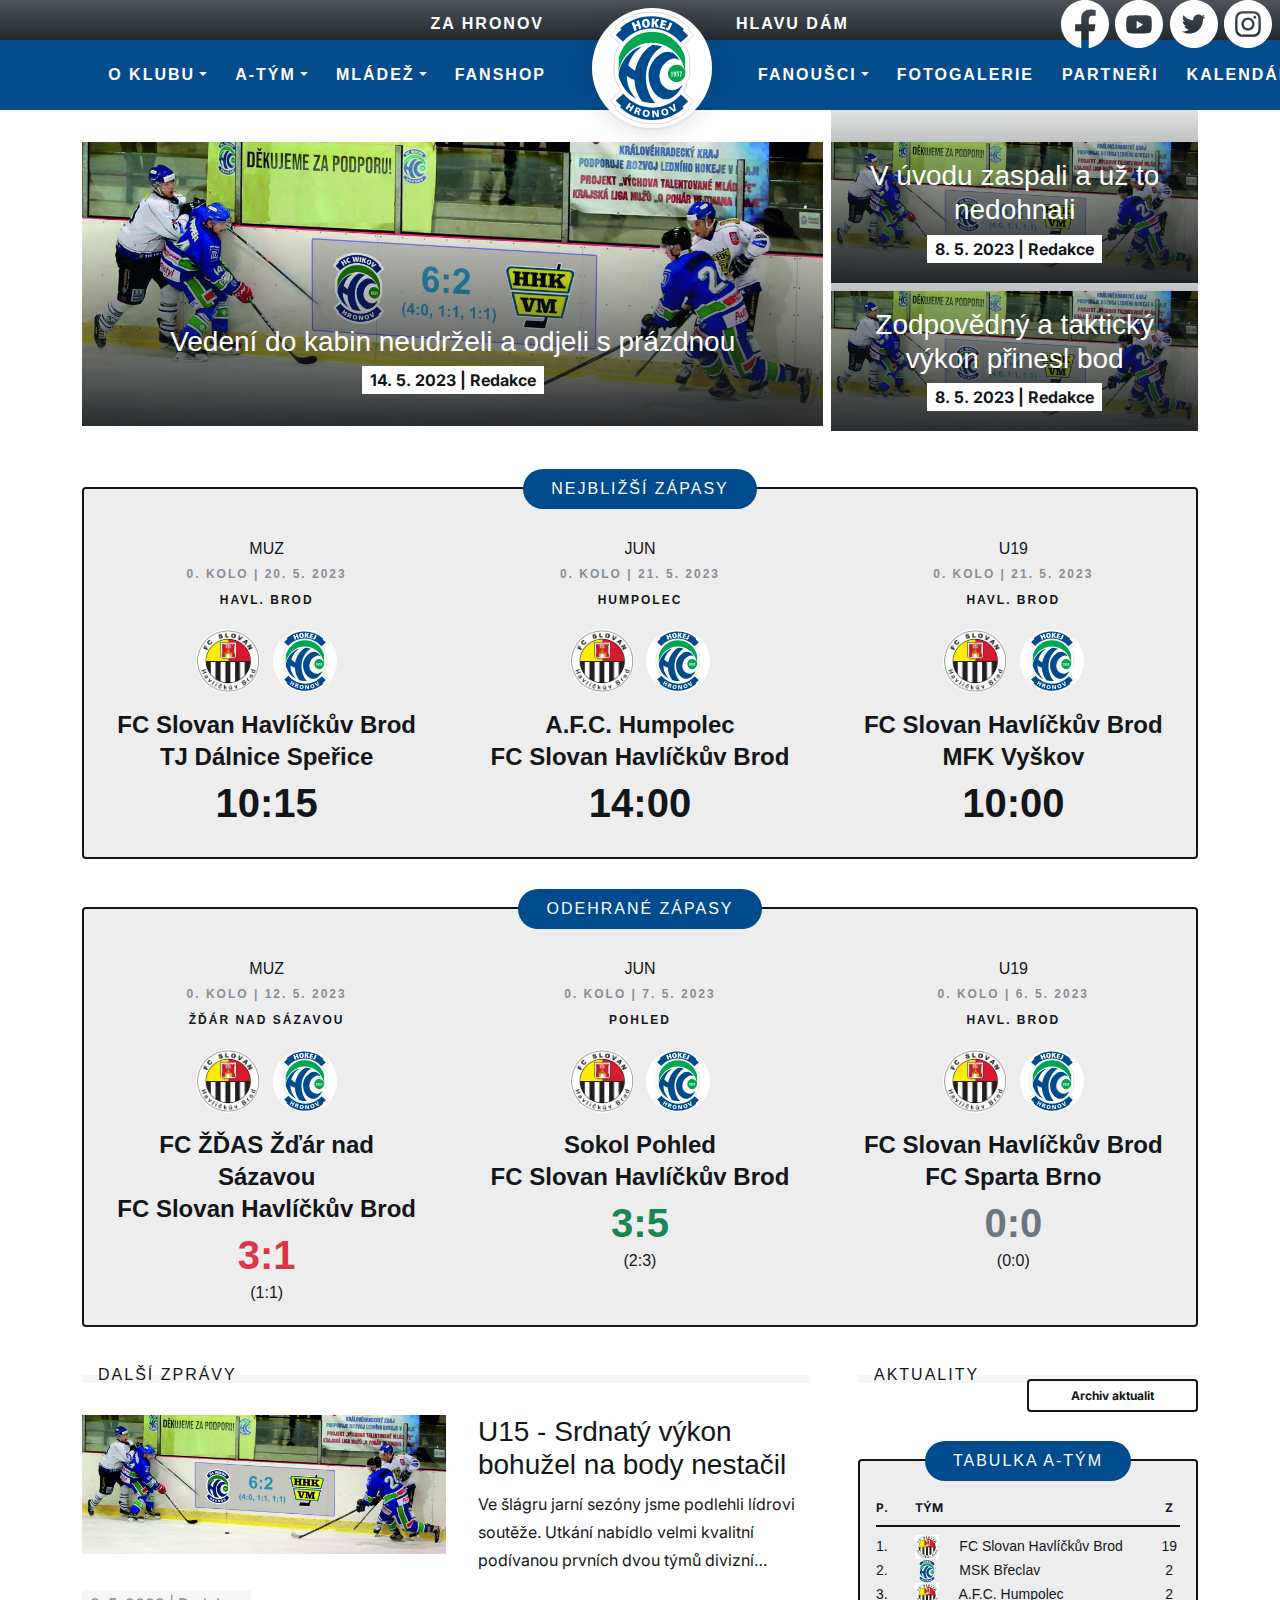
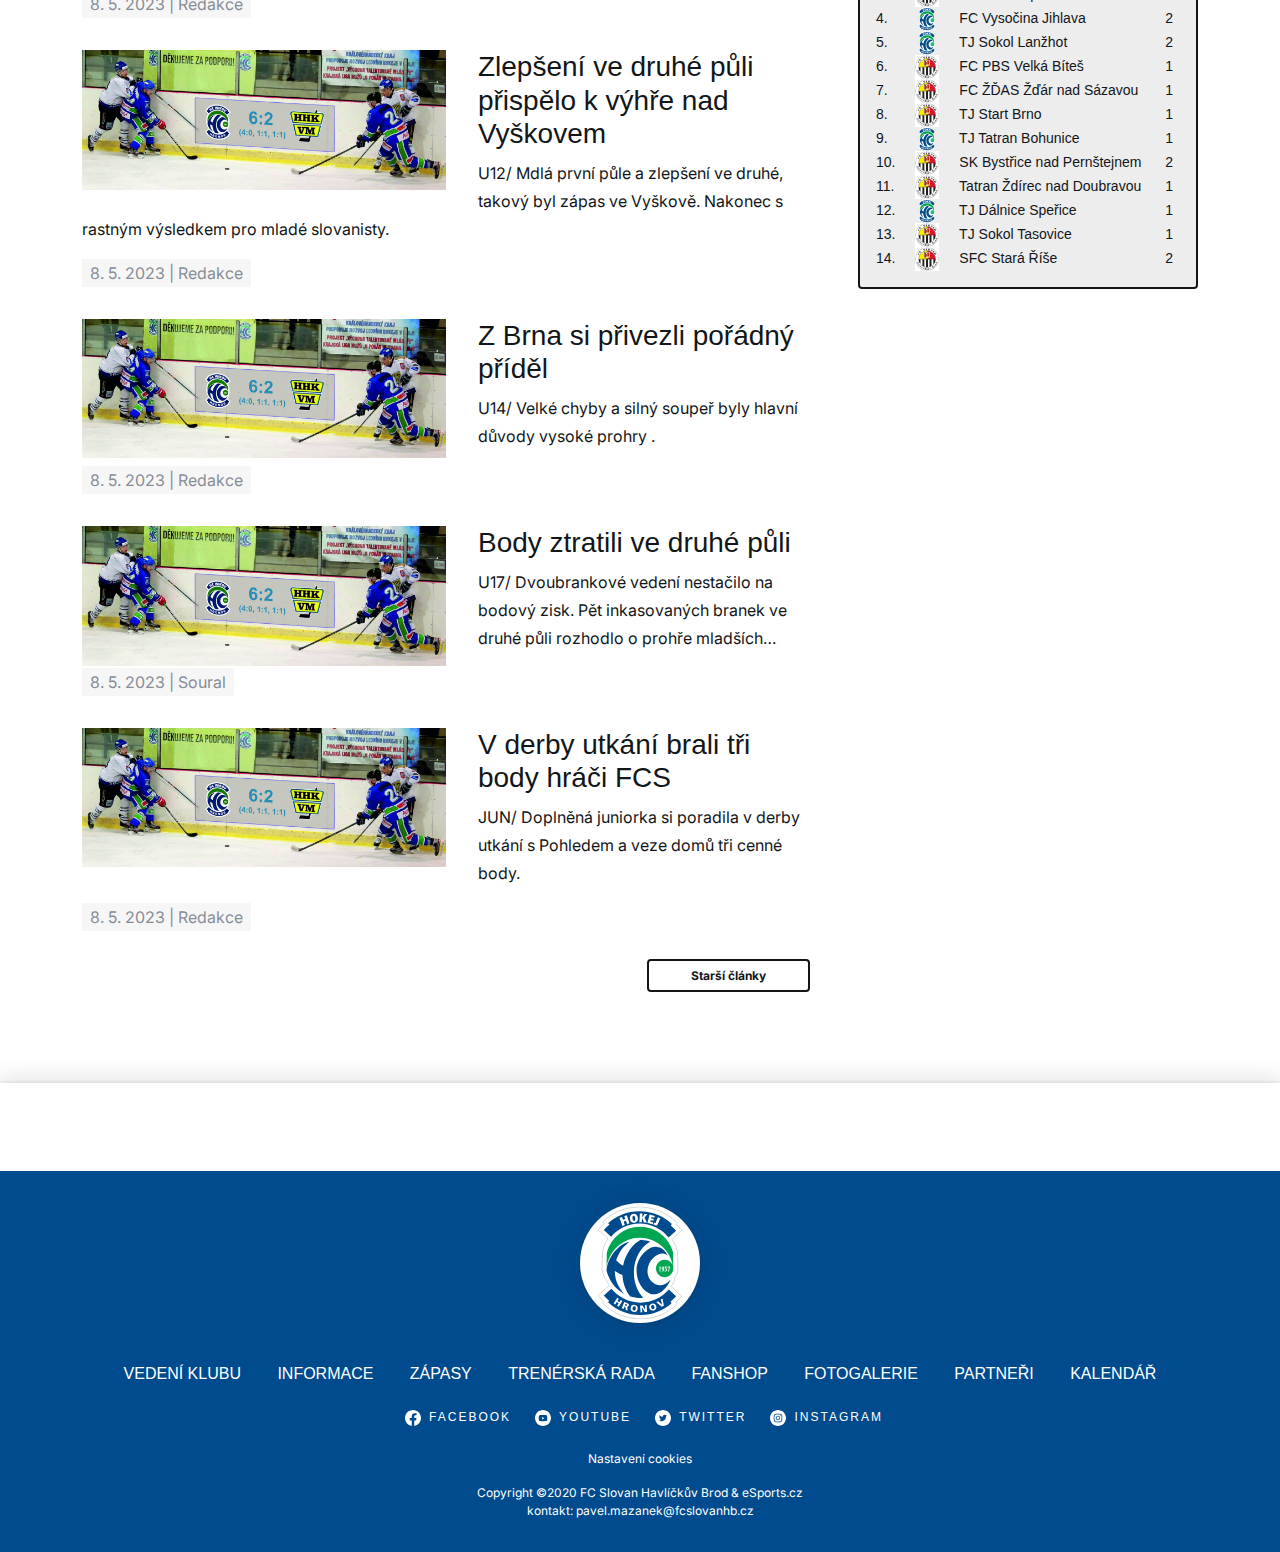
==== app/index.html @ 5df43d25 "add hp" ====
<!DOCTYPE html>
<html lang="en">
    <head>
        <meta charset="UTF-8" />
        <meta http-equiv="X-UA-Compatible" content="IE=edge" />
        <meta name="viewport" content="width=device-width, initial-scale=1.0" />
        <title>HC Hronov</title>
        <link rel="stylesheet" href="https://use.typekit.net/ihr3jpl.css" />
        <link rel="preconnect" href="https://fonts.googleapis.com" />
        <link rel="preconnect" href="https://fonts.gstatic.com" crossorigin />
        <link
            href="https://fonts.googleapis.com/css2?family=Inter:wght@400;700&display=swap"
            rel="stylesheet"
        />
        <link rel="stylesheet" href="css/style.min.css" />

        <link
            rel="apple-touch-icon"
            sizes="180x180"
            href="/apple-touch-icon.png"
        />
        <link
            rel="icon"
            type="image/png"
            sizes="32x32"
            href="/favicon-32x32.png"
        />
        <link
            rel="icon"
            type="image/png"
            sizes="16x16"
            href="/favicon-16x16.png"
        />
        <link rel="manifest" href="/site.webmanifest" />
        <meta name="msapplication-TileColor" content="#da532c" />
        <meta name="theme-color" content="#ffffff" />
    </head>
    <body>
        <header>
            <div class="mobile-top-bar container-fuid d-lg-none">
                <div class="logo">
                    <a href="#"><img src="./images/logo.svg" alt="logo" /></a>
                </div>
                <div class="text-end">
                    <button
                        class="sidebar-button"
                        aria-controls="sidebar-nav"
                        aria-expanded="false"
                    >
                        <span>Zobrazit/skrýt navigaci</span>
                    </button>
                </div>
            </div>
            <div class="sidebar d-lg-none">
                <nav id="sidebar-nav" style="display: none">
                    <ul class="list-unstyled components">
                        <li class="active">
                            <a
                                href=""
                                class="dropdown-toggle collapsed"
                                data-bs-toggle="collapse"
                                data-bs-target="#submenu-1"
                                aria-expanded="false"
                                aria-controls="submenu-1"
                                >O klubu</a
                            >
                            <ul class="collapse" id="submenu-1">
                                <li>
                                    <a href="#">Historie</a>
                                </li>
                                <li>
                                    <a href="#">Vedení klubu</a>
                                </li>
                                <li>
                                    <a href="#">Informace</a>
                                </li>
                                <li>
                                    <a href="#">Stadion Na Losích</a>
                                </li>
                                <li>
                                    <a href="#">Dokumenty ke stažení</a>
                                </li>
                            </ul>
                        </li>
                        <li class="active">
                            <a
                                href="#"
                                class="dropdown-toggle collapsed"
                                data-bs-toggle="collapse"
                                data-bs-target="#submenu-2"
                                aria-expanded="false"
                                aria-controls="submenu-2"
                                >A-tým</a
                            >
                            <ul class="collapse" id="submenu-2">
                                <li>
                                    <a href="#">Zápasy</a>
                                </li>
                                <li>
                                    <a href="#">Hráči</a>
                                </li>
                                <li>
                                    <a href="#">Realizační tým</a>
                                </li>
                                <li>
                                    <a href="#">Tabulka</a>
                                </li>
                                <li>
                                    <a href="#">Statistiky</a>
                                </li>
                            </ul>
                        </li>
                        <li class="active">
                            <a
                                href="#"
                                class="dropdown-toggle collapsed"
                                data-bs-toggle="collapse"
                                data-bs-target="#submenu-3"
                                aria-expanded="false"
                                aria-controls="submenu-3"
                                >Mládež</a
                            >
                            <ul class="collapse" id="submenu-3">
                                <li>
                                    <a href="#">Trenérská rada</a>
                                </li>
                                <li>
                                    <a href="#"
                                        >SpSM - Sportovní středisko mládeže</a
                                    >
                                </li>
                                <li>
                                    <a href="#">Juniorka</a>
                                </li>
                                <li>
                                    <a href="#">U19</a>
                                </li>
                                <li>
                                    <a href="#">U17</a>
                                </li>
                                <li>
                                    <a href="#">U15</a>
                                </li>
                                <li>
                                    <a href="#">U14</a>
                                </li>
                                <li>
                                    <a href="#">U13</a>
                                </li>
                                <li>
                                    <a href="#">U12</a>
                                </li>
                                <li>
                                    <a href="#">U11</a>
                                </li>
                                <li>
                                    <a href="#">U10</a>
                                </li>
                                <li>
                                    <a href="#">U9</a>
                                </li>
                                <li>
                                    <a href="#">U8</a>
                                </li>
                                <li>
                                    <a href="#">školička</a>
                                </li>
                                <li>
                                    <a href="#">nábory</a>
                                </li>
                            </ul>
                        </li>
                        <li class="active">
                            <a href="#">Fanshop</a>
                        </li>
                        <li class="active">
                            <a
                                href="#"
                                class="dropdown-toggle collapsed"
                                data-bs-toggle="collapse"
                                data-bs-target="#submenu-6"
                                aria-expanded="false"
                                aria-controls="submenu-6"
                                >Fanoušci</a
                            >
                            <ul class="collapse" id="submenu-6">
                                <li>
                                    <a href="#">Vítězný klubový pokřik</a>
                                </li>
                                <li>
                                    <a href="#">TV COM live</a>
                                </li>
                                <li>
                                    <a href="#">Vstupenky</a>
                                </li>
                                <li>
                                    <a href="#">Suvenýry FCS</a>
                                </li>
                            </ul>
                        </li>
                        <li class="active">
                            <a href="#" target="_blank">Fotogalerie</a>
                        </li>
                        <li class="active">
                            <a href="#">Partneři</a>
                        </li>
                        <li class="active">
                            <a href="#">Kalendář</a>
                        </li>
                        <li>
                            <a href="#" target="_blank"
                                ><img
                                    src="./images/facebook.svg"
                                    width="34"
                                    alt="Facebook"
                            /></a>
                            <a href="#" target="_blank"
                                ><img
                                    src="./images/youtube.svg"
                                    width="34"
                                    alt="Youtube"
                            /></a>
                            <a href="#" target="_blank"
                                ><img
                                    src="./images/twitter.svg"
                                    width="34"
                                    alt="Twitter"
                            /></a>
                            <a href="#" target="_blank"
                                ><img
                                    src="./images/instagram.svg"
                                    width="34"
                                    alt="Instagram"
                            /></a>
                        </li>
                    </ul>
                </nav>
            </div>
            <div class="space d-none d-lg-flex row g-0 align-items-center">
                <div class="col-6 d-flex align-items-center pe-5">
                    <div class="pe-5 ms-auto">Za Hronov</div>
                </div>
                <div class="col-6 d-flex align-items-center pe-2 ps-5">
                    <div class="ps-5">hlavu dám</div>
                    <div class="ms-auto">
                        <a href="#" target="_blank"
                            ><img src="./images/facebook.svg" alt="Facebook"
                        /></a>
                        <a href="#" target="_blank"
                            ><img src="./images/youtube.svg" alt="Youtube"
                        /></a>
                        <a href="https://twitter.com/FcBrod" target="_blank"
                            ><img src="./images/twitter.svg" alt="Twitter"
                        /></a>
                        <a href="#" target="_blank"
                            ><img src="./images/instagram.svg" alt="Instagram"
                        /></a>
                    </div>
                </div>
            </div>
            <div class="menu">
                <nav class="navbar navbar-expand-lg">
                    <div class="collapse navbar-collapse" id="navbar-dropdown">
                        <ul class="navbar-nav ml-auto flex-row-reverse">
                            <li class="nav-item">
                                <a
                                    class="nav-link"
                                    href="#"
                                    id="menu-link-1"
                                    role="button"
                                    aria-expanded="false"
                                    >Fanshop</a
                                >
                            </li>
                            <li class="nav-item dropdown">
                                <a
                                    class="nav-link dropdown-toggle"
                                    href="#"
                                    id="menu-link-1"
                                    role="button"
                                    data-bs-toggle="dropdown"
                                    aria-expanded="false"
                                    >Mládež</a
                                >
                                <div
                                    class="dropdown-menu"
                                    aria-labelledby="menu-link-1"
                                >
                                    <div class="dropdown-container">
                                        <a class="dropdown-item" href="#">
                                            Trenérská rada
                                        </a>
                                        <a class="dropdown-item" href="/text/6">
                                            SpSM - Sportovní středisko mládeže
                                        </a>
                                        <a
                                            class="dropdown-item"
                                            href="/mladez?category=JUN"
                                        >
                                            Juniorka
                                        </a>
                                        <a class="dropdown-item" href="#">
                                            U19
                                        </a>
                                        <a class="dropdown-item" href="#">
                                            U17
                                        </a>
                                        <a class="dropdown-item" href="#">
                                            U15
                                        </a>
                                        <a class="dropdown-item" href="#">
                                            U14
                                        </a>
                                        <a class="dropdown-item" href="#">
                                            U13
                                        </a>
                                        <a class="dropdown-item" href="#">
                                            U12
                                        </a>
                                        <a class="dropdown-item" href="#">
                                            U11
                                        </a>
                                        <a class="dropdown-item" href="#">
                                            U10
                                        </a>
                                        <a class="dropdown-item" href="#">
                                            U9
                                        </a>
                                        <a class="dropdown-item" href="#">
                                            U8
                                        </a>
                                        <a class="dropdown-item" href="#">
                                            školička
                                        </a>
                                        <a class="dropdown-item" href="#">
                                            nábory
                                        </a>
                                    </div>
                                </div>
                            </li>
                            <li class="nav-item dropdown">
                                <a
                                    class="nav-link dropdown-toggle"
                                    href=""
                                    id="menu-link-1"
                                    role="button"
                                    data-bs-toggle="dropdown"
                                    aria-expanded="false"
                                    >A-tým</a
                                >
                                <div
                                    class="dropdown-menu"
                                    aria-labelledby="menu-link-1"
                                >
                                    <div class="dropdown-container">
                                        <a
                                            class="dropdown-item"
                                            href="/matches.php"
                                        >
                                            Zápasy
                                        </a>
                                        <a class="dropdown-item" href="#">
                                            Hráči
                                        </a>
                                        <a
                                            class="dropdown-item"
                                            href="/staff/MUZ"
                                        >
                                            Realizační tým
                                        </a>
                                        <a
                                            class="dropdown-item"
                                            href="/standings.php"
                                        >
                                            Tabulka
                                        </a>
                                        <a
                                            class="dropdown-item"
                                            href="/statistics"
                                        >
                                            Statistiky
                                        </a>
                                    </div>
                                </div>
                            </li>
                            <li class="nav-item dropdown">
                                <a
                                    class="nav-link dropdown-toggle"
                                    href=""
                                    id="menu-link-1"
                                    role="button"
                                    data-bs-toggle="dropdown"
                                    aria-expanded="false"
                                    >O klubu</a
                                >
                                <div
                                    class="dropdown-menu"
                                    aria-labelledby="menu-link-1"
                                >
                                    <div class="dropdown-container">
                                        <a class="dropdown-item" href="/text/2">
                                            Historie
                                        </a>
                                        <a class="dropdown-item" href="/text/1">
                                            Vedení klubu
                                        </a>
                                        <a class="dropdown-item" href="/text/5">
                                            Informace
                                        </a>
                                        <a class="dropdown-item" href="/text/9">
                                            Stadion Na Losích
                                        </a>
                                        <a class="dropdown-item" href="#">
                                            Dokumenty ke stažení
                                        </a>
                                    </div>
                                </div>
                            </li>
                        </ul>
                        <div class="logo">
                            <a href="/"
                                ><img src="./images/logo.svg" alt="logo"
                            /></a>
                        </div>
                        <ul class="navbar-nav mr-auto">
                            <li class="nav-item dropdown">
                                <a
                                    class="nav-link dropdown-toggle"
                                    href=""
                                    id="menu-link-1"
                                    role="button"
                                    data-bs-toggle="dropdown"
                                    aria-expanded="false"
                                    >Fanoušci</a
                                >
                                <div
                                    class="dropdown-menu"
                                    aria-labelledby="menu-link-1"
                                >
                                    <div class="dropdown-container">
                                        <a
                                            class="dropdown-item"
                                            href="/text/16"
                                        >
                                            Vítězný klubový pokřik
                                        </a>
                                        <a
                                            class="dropdown-item"
                                            href="/text/14"
                                        >
                                            TV COM live
                                        </a>
                                        <a
                                            class="dropdown-item"
                                            href="/text/13"
                                        >
                                            Vstupenky
                                        </a>
                                        <a
                                            class="dropdown-item"
                                            href="/text/18"
                                        >
                                            Suvenýry FCS
                                        </a>
                                    </div>
                                </div>
                            </li>
                            <li class="nav-item">
                                <a
                                    class="nav-link"
                                    href="https://fcshavlbrod.rajce.idnes.cz/"
                                    target="_blank"
                                    id="menu-link-1"
                                    role="button"
                                    aria-expanded="false"
                                    >Fotogalerie</a
                                >
                            </li>
                            <li class="nav-item">
                                <a
                                    class="nav-link"
                                    href="/partners"
                                    id="menu-link-1"
                                    role="button"
                                    aria-expanded="false"
                                    >Partneři</a
                                >
                            </li>
                            <li class="nav-item">
                                <a
                                    class="nav-link"
                                    href="/calendar"
                                    id="menu-link-1"
                                    role="button"
                                    aria-expanded="false"
                                    >Kalendář</a
                                >
                            </li>
                        </ul>
                    </div>
                </nav>
            </div>
        </header>
        <main class="container">
            <section class="topstory my-lg-4 my-1 mx-n3 mx-sm-0">
                <div class="py-lg-2">
                    <div class="row g-1 g-lg-2">
                        <div class="col-lg-8">
                            <a href="#" class="topstory-item main-item">
                                <img
                                    src="./images/clanek.jpg"
                                    class="lazyload"
                                    alt=""
                                />
                                <div class="topstory-item-detail">
                                    <h3
                                        class="topstory-item-title m-0 pr-2 text-white font-weight-bold"
                                    >
                                        Vedení do kabin neudrželi a odjeli s
                                        prázdnou
                                    </h3>
                                    <div class="topstory-item-meta">
                                        <span class="date">14. 5. 2023</span> |
                                        <span class="author">Redakce</span>
                                    </div>
                                </div>
                            </a>
                        </div>
                        <div class="col-lg-4">
                            <div class="row g-1 g-lg-2">
                                <div class="col-12 h-50">
                                    <a href="#" class="topstory-item">
                                        <img
                                            src="./images/clanek.jpg"
                                            class="lazyload"
                                            alt=""
                                        />
                                        <div class="topstory-item-detail">
                                            <h3 class="m-0 text-white">
                                                V úvodu zaspali a už to
                                                nedohnali
                                            </h3>
                                            <div class="topstory-item-meta">
                                                <span class="date"
                                                    >8. 5. 2023</span
                                                >
                                                |
                                                <span class="author"
                                                    >Redakce</span
                                                >
                                            </div>
                                        </div>
                                    </a>
                                </div>
                                <div class="col-12 h-50">
                                    <a href="#" class="topstory-item">
                                        <img
                                            src="./images/clanek.jpg"
                                            class="lazyload"
                                            alt=""
                                        />
                                        <div class="topstory-item-detail">
                                            <h3 class="m-0 text-white">
                                                Zodpovědný a taktický výkon
                                                přinesl bod
                                            </h3>
                                            <div class="topstory-item-meta">
                                                <span class="date"
                                                    >8. 5. 2023</span
                                                >
                                                |
                                                <span class="author"
                                                    >Redakce</span
                                                >
                                            </div>
                                        </div>
                                    </a>
                                </div>
                            </div>
                        </div>
                    </div>
                </div>
            </section>

            <section class="matches-panel">
                <div class="panel">
                    <h2>Nejbližší zápasy</h2>
                    <div class="row g-6">
                        <div class="col-lg">
                            <a href="#" class="d-block text-decoration-none">
                                <div class="match">
                                    MUZ
                                    <div class="match-info">
                                        0. kolo | 20. 5. 2023
                                    </div>
                                    <div class="match-league">Havl. Brod</div>
                                    <div class="match-logos">
                                        <span
                                            ><img
                                                src="./images/logo-2.png"
                                                class="lazyload w-100 h-100"
                                                alt=""
                                        /></span>
                                        <span
                                            ><img
                                                src="./images/logo.svg"
                                                class="lazyload w-100 h-100"
                                                alt=""
                                        /></span>
                                    </div>
                                    <div class="match-team">
                                        FC Slovan Havlíčkův Brod
                                    </div>
                                    <div class="match-team">
                                        TJ Dálnice Speřice
                                    </div>
                                    <div class="match-score">10:15</div>
                                </div>
                            </a>
                        </div>
                        <div class="col-lg">
                            <a href="#" class="d-block text-decoration-none">
                                <div class="match">
                                    JUN
                                    <div class="match-info">
                                        0. kolo | 21. 5. 2023
                                    </div>
                                    <div class="match-league">Humpolec</div>
                                    <div class="match-logos">
                                        <span
                                            ><img
                                                src="./images/logo-2.png"
                                                class="lazyload w-100 h-100"
                                                alt=""
                                        /></span>
                                        <span
                                            ><img
                                                src="./images/logo.svg"
                                                class="lazyload w-100 h-100"
                                                alt=""
                                        /></span>
                                    </div>
                                    <div class="match-team">
                                        A.F.C. Humpolec
                                    </div>
                                    <div class="match-team">
                                        FC Slovan Havlíčkův Brod
                                    </div>
                                    <div class="match-score">14:00</div>
                                </div>
                            </a>
                        </div>
                        <div class="col-lg">
                            <a href="#" class="d-block text-decoration-none">
                                <div class="match">
                                    U19
                                    <div class="match-info">
                                        0. kolo | 21. 5. 2023
                                    </div>
                                    <div class="match-league">Havl. Brod</div>
                                    <div class="match-logos">
                                        <span
                                            ><img
                                                src="./images/logo-2.png"
                                                class="lazyload w-100 h-100"
                                                alt=""
                                        /></span>
                                        <span
                                            ><img
                                                src="./images/logo.svg"
                                                class="lazyload w-100 h-100"
                                                alt=""
                                        /></span>
                                    </div>
                                    <div class="match-team">
                                        FC Slovan Havlíčkův Brod
                                    </div>
                                    <div class="match-team">MFK Vyškov</div>
                                    <div class="match-score">10:00</div>
                                </div>
                            </a>
                        </div>
                    </div>
                </div>
            </section>

            <section class="matches-panel">
                <div class="panel">
                    <h2>Odehrané zápasy</h2>
                    <div class="row g-6">
                        <div class="col-lg">
                            <a href="#" class="d-block text-decoration-none">
                                <div class="match">
                                    MUZ
                                    <div class="match-info">
                                        0. kolo | 12. 5. 2023
                                    </div>
                                    <div class="match-league">
                                        Žďár nad Sázavou
                                    </div>
                                    <div class="match-logos">
                                        <span
                                            ><img
                                                src="./images/logo-2.png"
                                                class="lazyload w-100 h-100"
                                                alt=""
                                        /></span>
                                        <span
                                            ><img
                                                src="./images/logo.svg"
                                                class="lazyload w-100 h-100"
                                                alt=""
                                        /></span>
                                    </div>
                                    <div class="match-team">
                                        FC ŽĎAS Žďár nad Sázavou
                                    </div>
                                    <div class="match-team">
                                        FC Slovan Havlíčkův Brod
                                    </div>
                                    <div class="match-score text-danger">
                                        3:1
                                    </div>
                                    <div style="line-height: 1">(1:1)</div>
                                </div>
                            </a>
                        </div>
                        <div class="col-lg">
                            <a href="#" class="d-block text-decoration-none">
                                <div class="match">
                                    JUN
                                    <div class="match-info">
                                        0. kolo | 7. 5. 2023
                                    </div>
                                    <div class="match-league">Pohled</div>
                                    <div class="match-logos">
                                        <span
                                            ><img
                                                src="./images/logo-2.png"
                                                class="lazyload w-100 h-100"
                                                alt=""
                                        /></span>
                                        <span
                                            ><img
                                                src="./images/logo.svg"
                                                class="lazyload w-100 h-100"
                                                alt=""
                                        /></span>
                                    </div>
                                    <div class="match-team">Sokol Pohled</div>
                                    <div class="match-team">
                                        FC Slovan Havlíčkův Brod
                                    </div>
                                    <div class="match-score text-success">
                                        3:5
                                    </div>
                                    <div style="line-height: 1">(2:3)</div>
                                </div>
                            </a>
                        </div>
                        <div class="col-lg">
                            <a href="#" class="d-block text-decoration-none">
                                <div class="match">
                                    U19
                                    <div class="match-info">
                                        0. kolo | 6. 5. 2023
                                    </div>
                                    <div class="match-league">Havl. Brod</div>
                                    <div class="match-logos">
                                        <span
                                            ><img
                                                src="./images/logo-2.png"
                                                class="lazyload w-100 h-100"
                                                alt=""
                                        /></span>
                                        <span
                                            ><img
                                                src="./images/logo.svg"
                                                class="lazyload w-100 h-100"
                                                alt=""
                                        /></span>
                                    </div>
                                    <div class="match-team">
                                        FC Slovan Havlíčkův Brod
                                    </div>
                                    <div class="match-team">FC Sparta Brno</div>
                                    <div class="match-score text-secondary">
                                        0:0
                                    </div>
                                    <div style="line-height: 1">(0:0)</div>
                                </div>
                            </a>
                        </div>
                    </div>
                </div>
            </section>

            <div class="row gx-5">
                <div class="col-lg-8">
                    <section class="section">
                        <h2>Další zprávy</h2>

                        <article class="article">
                            <a href="#">
                                <img
                                    src="./images/clanek.jpg"
                                    class="lazyload"
                                    alt=""
                                />
                            </a>
                            <h3>
                                <a href="#" class="text-decoration-none"
                                    >U15 - Srdnatý výkon bohužel na body
                                    nestačil
                                </a>
                            </h3>
                            <p>
                                Ve šlágru jarní sezóny jsme podlehli lídrovi
                                soutěže. Utkání nabídlo velmi kvalitní podívanou
                                prvních dvou týmů divizní…
                            </p>
                            <div class="article-info">8. 5. 2023 | Redakce</div>
                        </article>
                        <article class="article">
                            <a href="#">
                                <img
                                    src="./images/clanek.jpg"
                                    class="lazyload"
                                    alt=""
                                />
                            </a>
                            <h3>
                                <a href="#" class="text-decoration-none"
                                    >Zlepšení ve druhé půli přispělo k výhře nad
                                    Vyškovem</a
                                >
                            </h3>
                            <p>
                                U12/ Mdlá první půle a zlepšení ve druhé, takový
                                byl zápas ve Vyškově. Nakonec s rastným
                                výsledkem pro mladé slovanisty.
                            </p>
                            <div class="article-info">8. 5. 2023 | Redakce</div>
                        </article>
                        <article class="article">
                            <a href="#">
                                <img
                                    src="./images/clanek.jpg"
                                    class="lazyload"
                                    alt=""
                                />
                            </a>
                            <h3>
                                <a href="#" class="text-decoration-none"
                                    >Z Brna si přivezli pořádný příděl</a
                                >
                            </h3>
                            <p>
                                U14/ Velké chyby a silný soupeř byly hlavní
                                důvody vysoké prohry .
                            </p>
                            <div class="article-info">8. 5. 2023 | Redakce</div>
                        </article>
                        <article class="article">
                            <a href="#">
                                <img
                                    src="./images/clanek.jpg"
                                    class="lazyload"
                                    alt=""
                                />
                            </a>
                            <h3>
                                <a href="#" class="text-decoration-none"
                                    >Body ztratili ve druhé půli</a
                                >
                            </h3>
                            <p>
                                U17/ Dvoubrankové vedení nestačilo na bodový
                                zisk. Pět inkasovaných branek ve druhé půli
                                rozhodlo o prohře mladších…
                            </p>
                            <div class="article-info">8. 5. 2023 | Soural</div>
                        </article>
                        <article class="article">
                            <a href="#">
                                <img
                                    src="./images/clanek.jpg"
                                    class="lazyload"
                                    alt=""
                                />
                            </a>
                            <h3>
                                <a href="#" class="text-decoration-none"
                                    >V derby utkání brali tři body hráči FCS</a
                                >
                            </h3>
                            <p>
                                JUN/ Doplněná juniorka si poradila v derby
                                utkání s Pohledem a veze domů tři cenné body.
                            </p>
                            <div class="article-info">8. 5. 2023 | Redakce</div>
                        </article>

                        <div class="text-end">
                            <a href="#" class="button"> Starší články </a>
                        </div>
                    </section>
                </div>
                <div class="col-lg-4">
                    <section class="section news">
                        <h2>Aktuality</h2>

                        <div class="text-end">
                            <a href="#" class="button">Archiv aktualit</a>
                        </div>
                    </section>
                    <div class=""></div>

                    <section class="standings-panel panel p-3">
                        <h2>Tabulka A-tým</h2>
                        <table class="w-100 ms-0">
                            <thead>
                                <tr>
                                    <th title="pořadí v tabulce">P.</th>
                                    <th>TÝM</th>
                                    <th
                                        class="text-center"
                                        title="počet oderaných zápasů"
                                    >
                                        Z
                                    </th>
                                    <th class="text-center" title="počet bodů">
                                        B
                                    </th>
                                </tr>
                            </thead>
                            <tbody>
                                <tr>
                                    <td class="font-weight-bold">1.</td>
                                    <td class="text-nowrap">
                                        <img
                                            src="./images/logo-2.png"
                                            width="24"
                                            height="24"
                                            class="lazyload me-3"
                                        />
                                        FC Slovan Havlíčkův Brod
                                    </td>
                                    <td class="text-center">19</td>
                                    <td class="text-center font-weight-bold">
                                        16
                                    </td>
                                </tr>
                                <tr>
                                    <td class="font-weight-bold">2.</td>
                                    <td class="text-nowrap">
                                        <img
                                            src="./images/logo.svg"
                                            width="24"
                                            height="24"
                                            class="lazyload me-3"
                                        />
                                        MSK Břeclav
                                    </td>
                                    <td class="text-center">2</td>
                                    <td class="text-center font-weight-bold">
                                        6
                                    </td>
                                </tr>
                                <tr>
                                    <td class="font-weight-bold">3.</td>
                                    <td class="text-nowrap">
                                        <img
                                            src="./images/logo-2.png"
                                            width="24"
                                            height="24"
                                            class="lazyload me-3"
                                        />
                                        A.F.C. Humpolec
                                    </td>
                                    <td class="text-center">2</td>
                                    <td class="text-center font-weight-bold">
                                        4
                                    </td>
                                </tr>
                                <tr>
                                    <td class="font-weight-bold">4.</td>
                                    <td class="text-nowrap">
                                        <img
                                            src="./images/logo.svg"
                                            width="24"
                                            height="24"
                                            class="lazyload me-3"
                                        />
                                        FC Vysočina Jihlava
                                    </td>
                                    <td class="text-center">2</td>
                                    <td class="text-center font-weight-bold">
                                        4
                                    </td>
                                </tr>
                                <tr>
                                    <td class="font-weight-bold">5.</td>
                                    <td class="text-nowrap">
                                        <img
                                            src="./images/logo.svg"
                                            width="24"
                                            height="24"
                                            class="lazyload me-3"
                                        />
                                        TJ Sokol Lanžhot
                                    </td>
                                    <td class="text-center">2</td>
                                    <td class="text-center font-weight-bold">
                                        4
                                    </td>
                                </tr>
                                <tr>
                                    <td class="font-weight-bold">6.</td>
                                    <td class="text-nowrap">
                                        <img
                                            src="./images/logo-2.png"
                                            width="24"
                                            height="24"
                                            class="lazyload me-3"
                                        />
                                        FC PBS Velká Bíteš
                                    </td>
                                    <td class="text-center">1</td>
                                    <td class="text-center font-weight-bold">
                                        3
                                    </td>
                                </tr>
                                <tr>
                                    <td class="font-weight-bold">7.</td>
                                    <td class="text-nowrap">
                                        <img
                                            src="./images/logo-2.png"
                                            width="24"
                                            height="24"
                                            class="lazyload me-3"
                                        />
                                        FC ŽĎAS Žďár nad Sázavou
                                    </td>
                                    <td class="text-center">1</td>
                                    <td class="text-center font-weight-bold">
                                        3
                                    </td>
                                </tr>
                                <tr>
                                    <td class="font-weight-bold">8.</td>
                                    <td class="text-nowrap">
                                        <img
                                            src="./images/logo-2.png"
                                            width="24"
                                            height="24"
                                            class="lazyload me-3"
                                        />
                                        TJ Start Brno
                                    </td>
                                    <td class="text-center">1</td>
                                    <td class="text-center font-weight-bold">
                                        3
                                    </td>
                                </tr>
                                <tr>
                                    <td class="font-weight-bold">9.</td>
                                    <td class="text-nowrap">
                                        <img
                                            src="./images/logo.svg"
                                            width="24"
                                            height="24"
                                            class="lazyload me-3"
                                        />
                                        TJ Tatran Bohunice
                                    </td>
                                    <td class="text-center">1</td>
                                    <td class="text-center font-weight-bold">
                                        3
                                    </td>
                                </tr>
                                <tr>
                                    <td class="font-weight-bold">10.</td>
                                    <td class="text-nowrap">
                                        <img
                                            src="./images/logo-2.png"
                                            width="24"
                                            height="24"
                                            class="lazyload me-3"
                                        />
                                        SK Bystřice nad Pernštejnem
                                    </td>
                                    <td class="text-center">2</td>
                                    <td class="text-center font-weight-bold">
                                        1
                                    </td>
                                </tr>
                                <tr>
                                    <td class="font-weight-bold">11.</td>
                                    <td class="text-nowrap">
                                        <img
                                            src="./images/logo-2.png"
                                            width="24"
                                            height="24"
                                            class="lazyload me-3"
                                        />
                                        Tatran Ždírec nad Doubravou
                                    </td>
                                    <td class="text-center">1</td>
                                    <td class="text-center font-weight-bold">
                                        1
                                    </td>
                                </tr>
                                <tr>
                                    <td class="font-weight-bold">12.</td>
                                    <td class="text-nowrap">
                                        <img
                                            src="./images/logo.svg"
                                            width="24"
                                            height="24"
                                            class="lazyload me-3"
                                        />
                                        TJ Dálnice Speřice
                                    </td>
                                    <td class="text-center">1</td>
                                    <td class="text-center font-weight-bold">
                                        1
                                    </td>
                                </tr>
                                <tr>
                                    <td class="font-weight-bold">13.</td>
                                    <td class="text-nowrap">
                                        <img
                                            src="./images/logo-2.png"
                                            width="24"
                                            height="24"
                                            class="lazyload me-3"
                                        />
                                        TJ Sokol Tasovice
                                    </td>
                                    <td class="text-center">1</td>
                                    <td class="text-center font-weight-bold">
                                        1
                                    </td>
                                </tr>
                                <tr>
                                    <td class="font-weight-bold">14.</td>
                                    <td class="text-nowrap">
                                        <img
                                            src="./images/logo-2.png"
                                            width="24"
                                            height="24"
                                            class="lazyload me-3"
                                        />
                                        SFC Stará Říše
                                    </td>
                                    <td class="text-center">2</td>
                                    <td class="text-center font-weight-bold">
                                        0
                                    </td>
                                </tr>
                            </tbody>
                        </table>
                    </section>
                </div>
            </div>
        </main>
        <footer>
            <div class="sponsors">
                <div class="links text-center row justify-content-center">
                    <a
                        href="http://www.muhb.cz/"
                        target="_blank"
                        class="col-auto"
                        ><img
                            src="https://fcslovanhb.esports.cz/adds/db_partners/logos/1.JPG?508939837"
                            height="64"
                            alt=""
                    /></a>
                    <a
                        href="https://agenturasport.cz/"
                        target="_blank"
                        class="col-auto"
                        ><img
                            src="https://fcslovanhb.esports.cz/adds/db_partners/logos/2.png?1084596877"
                            height="64"
                            alt=""
                    /></a>
                    <a
                        href="https://facr.fotbal.cz/"
                        target="_blank"
                        class="col-auto"
                        ><img
                            src="https://fcslovanhb.esports.cz/adds/db_partners/logos/4.jpeg?1636939894"
                            height="64"
                            alt=""
                    /></a>
                    <a
                        href="http://www.riotsweb.com/"
                        target="_blank"
                        class="col-auto"
                        ><img
                            src="https://fcslovanhb.esports.cz/adds/db_partners/logos/7.jpg?1490799955"
                            height="64"
                            alt=""
                    /></a>
                    <a
                        href="https://www.amylon.cz/"
                        target="_blank"
                        class="col-auto"
                        ><img
                            src="https://fcslovanhb.esports.cz/adds/db_partners/logos/6.png?668704468"
                            height="64"
                            alt=""
                    /></a>
                    <a
                        href="https://www.hbrebel.cz/"
                        target="_blank"
                        class="col-auto"
                        ><img
                            src="https://fcslovanhb.esports.cz/adds/db_partners/logos/8.png?762961366"
                            height="64"
                            alt=""
                    /></a>
                    <a
                        href="http://www.coophb.cz/"
                        target="_blank"
                        class="col-auto"
                        ><img
                            src="https://fcslovanhb.esports.cz/adds/db_partners/logos/16.png?724277314"
                            height="64"
                            alt=""
                    /></a>
                    <a
                        href="http://www.sport-saller.de"
                        target="_blank"
                        class="col-auto"
                        ><img
                            src="https://fcslovanhb.esports.cz/adds/db_partners/logos/9.png?2025294935"
                            height="64"
                            alt=""
                    /></a>
                    <a
                        href="https://akademiefacr.cz/jihlava/"
                        target="_blank"
                        class="col-auto"
                        ><img
                            src="https://fcslovanhb.esports.cz/adds/db_partners/logos/10.jpg?448708753"
                            height="64"
                            alt=""
                    /></a>
                    <a
                        href="https://www.cuscz.cz/"
                        target="_blank"
                        class="col-auto"
                        ><img
                            src="https://fcslovanhb.esports.cz/adds/db_partners/logos/5.png?1099437038"
                            height="64"
                            alt=""
                    /></a>
                    <a
                        href="https://www.kr-vysocina.cz/intro.asp"
                        target="_blank"
                        class="col-auto"
                        ><img
                            src="https://fcslovanhb.esports.cz/adds/db_partners/logos/3.jpg?747871300"
                            height="64"
                            alt=""
                    /></a>
                    <a
                        href="http://www.jipotr.cz/"
                        target="_blank"
                        class="col-auto"
                        ><img
                            src="https://fcslovanhb.esports.cz/adds/db_partners/logos/17.jpg?940411423"
                            height="64"
                            alt=""
                    /></a>
                    <a
                        href="https://www.fcvysocina.cz/"
                        target="_blank"
                        class="col-auto"
                        ><img
                            src="https://fcslovanhb.esports.cz/adds/db_partners/logos/12.png?1191045679"
                            height="64"
                            alt=""
                    /></a>
                    <a
                        href="https://www.slavia.cz/"
                        target="_blank"
                        class="col-auto"
                        ><img
                            src="https://fcslovanhb.esports.cz/adds/db_partners/logos/11.png?116929416"
                            height="64"
                            alt=""
                    /></a>
                </div>
            </div>
            <div class="footer">
                <div class="logo">
                    <a href="/"><img src="images/logo.svg" alt="logo" /></a>
                </div>
                <nav class="nav-links d-none d-md-block">
                    <a href="/text/1">Vedení klubu</a>
                    <a href="/text/5">Informace</a>
                    <a href="/matches.php">Zápasy</a>
                    <a href="/text/4">Trenérská rada</a>
                    <a href="https://klubovy-shop.webnode.cz/">Fanshop</a>
                    <a
                        href="https://fcshavlbrod.rajce.idnes.cz/"
                        target="_blank"
                        >Fotogalerie</a
                    >
                    <a href="/partners">Partneři</a>
                    <a href="/calendar">Kalendář</a>
                </nav>
                <div class="social">
                    <div class="links">
                        <a
                            href="https://www.facebook.com/www.fcslovanhb.cz"
                            target="_blank"
                            ><img src="images/facebook.svg" alt="" />Facebook</a
                        >
                        <a
                            href="https://www.youtube.com/channel/UCZttCAfAAV8gAbv7umuRmnA"
                            target="_blank"
                            ><img src="images/youtube.svg" alt="" />Youtube</a
                        >
                        <a href="https://twitter.com/FcBrod" target="_blank"
                            ><img src="images/twitter.svg" alt="" />Twitter</a
                        >
                        <a
                            href="https://www.instagram.com/fcshavlbrod.official/"
                            target="_blank"
                            ><img
                                src="images/instagram.svg"
                                alt=""
                            />Instagram</a
                        >
                    </div>
                </div>
                <div class="copyright">
                    <p>
                        <a
                            href="javascript:void(0);"
                            data-cc="c-settings"
                            aria-haspopup="dialog"
                            >Nastavení cookies</a
                        >
                    </p>
                    Copyright ©2020 FC Slovan Havlíčkův Brod &
                    <a href="https://esportsmedia.cz/" target="_blank"
                        >eSports.cz</a
                    >
                    <br />
                    kontakt:
                    <a href="mailto:pavel.mazanek@fcslovanhb.cz"
                        >pavel.mazanek@fcslovanhb.cz</a
                    >
                </div>
            </div>
        </footer>

        <div class="overlay d-lg-none"></div>

        <script src="https://ajax.googleapis.com/ajax/libs/jquery/3.4.1/jquery.min.js"></script>
        <script src="js/main.js"></script>
        <script type="text/javascript">
            $(document).ready(function () {
                var nav = $(".sidebar nav");
                var overlay = $(".overlay");
                var button = $(".sidebar-button");
                button.on("click", function () {
                    nav.toggle();
                    nav.toggleClass("onscreen");
                    overlay.toggleClass("active");
                    button.attr(
                        "aria-expanded",
                        button.attr("aria-expanded") === "true"
                            ? "false"
                            : "true"
                    );
                });
                $("table").wrap('<div class="table-responsive"></div>');
                $(".js-select").on("change", function () {
                    location.href = $(this).val();
                });
            });
        </script>
    </body>
</html>
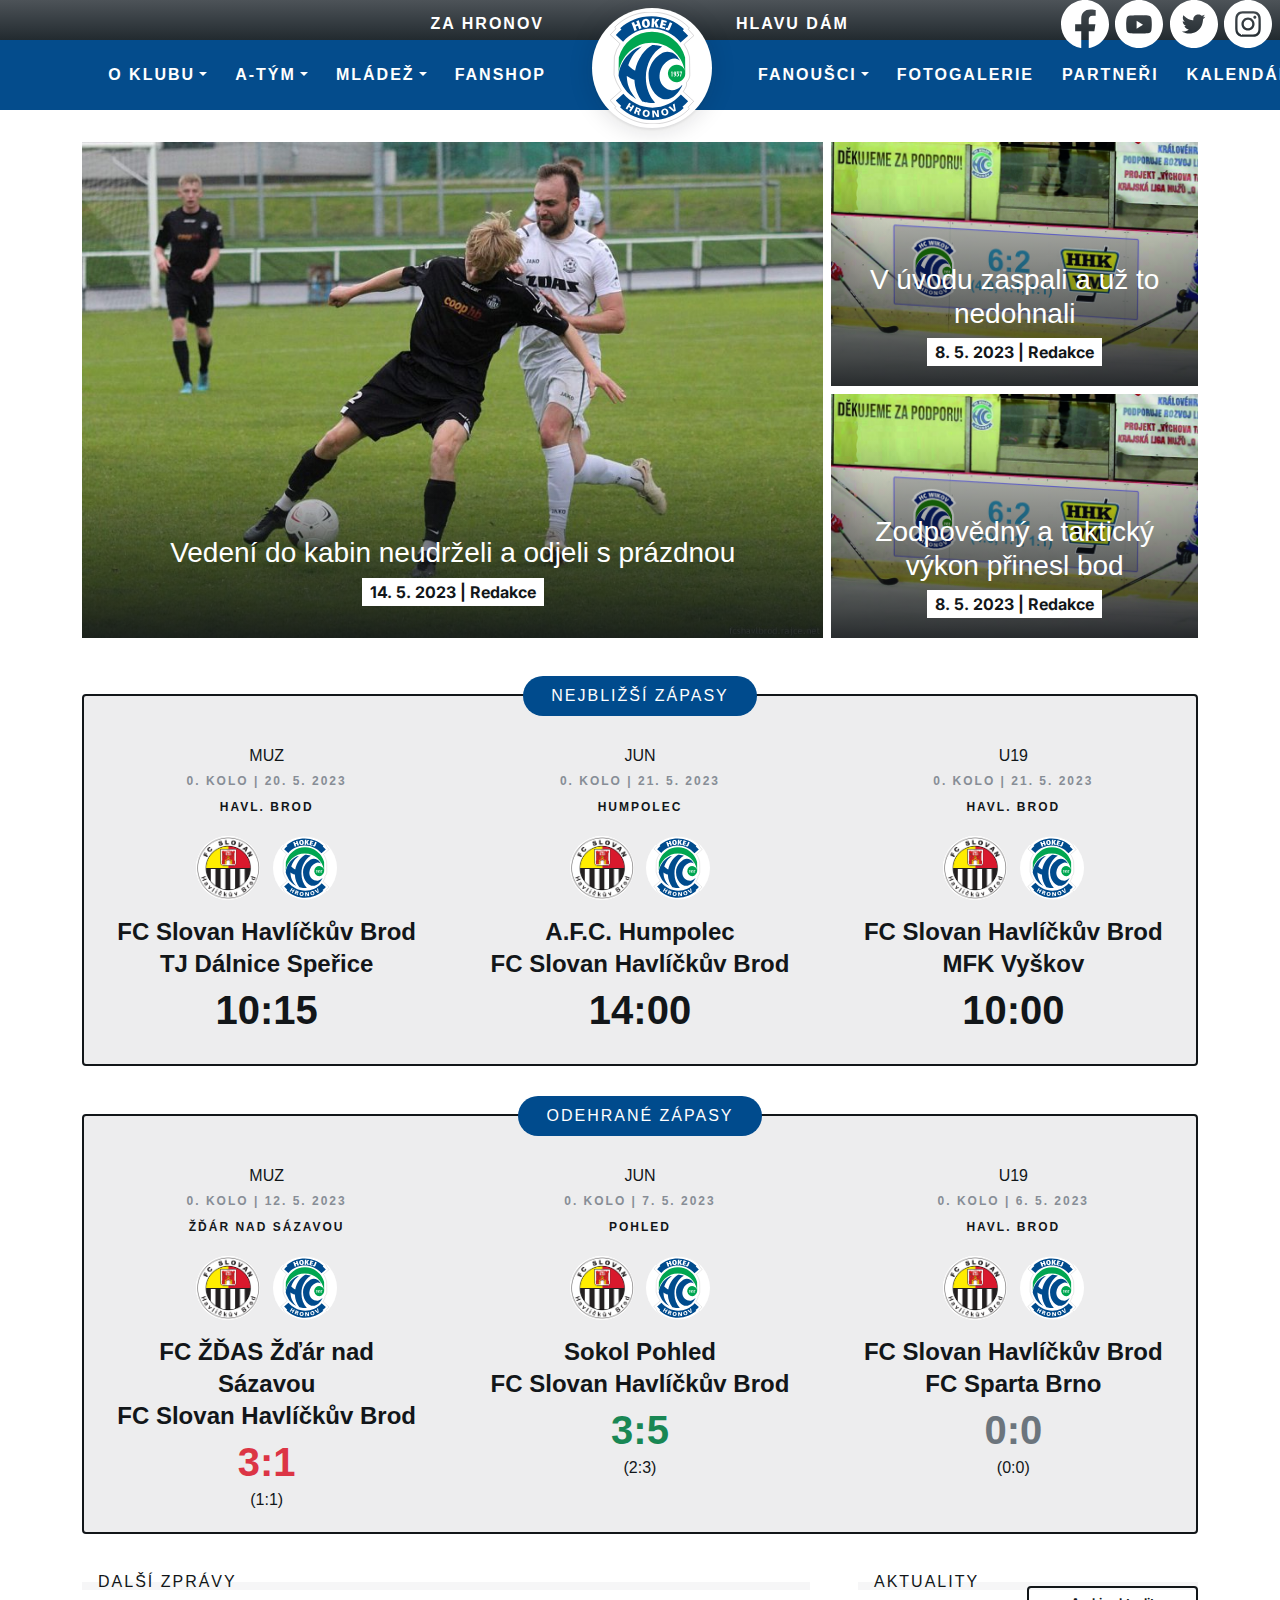
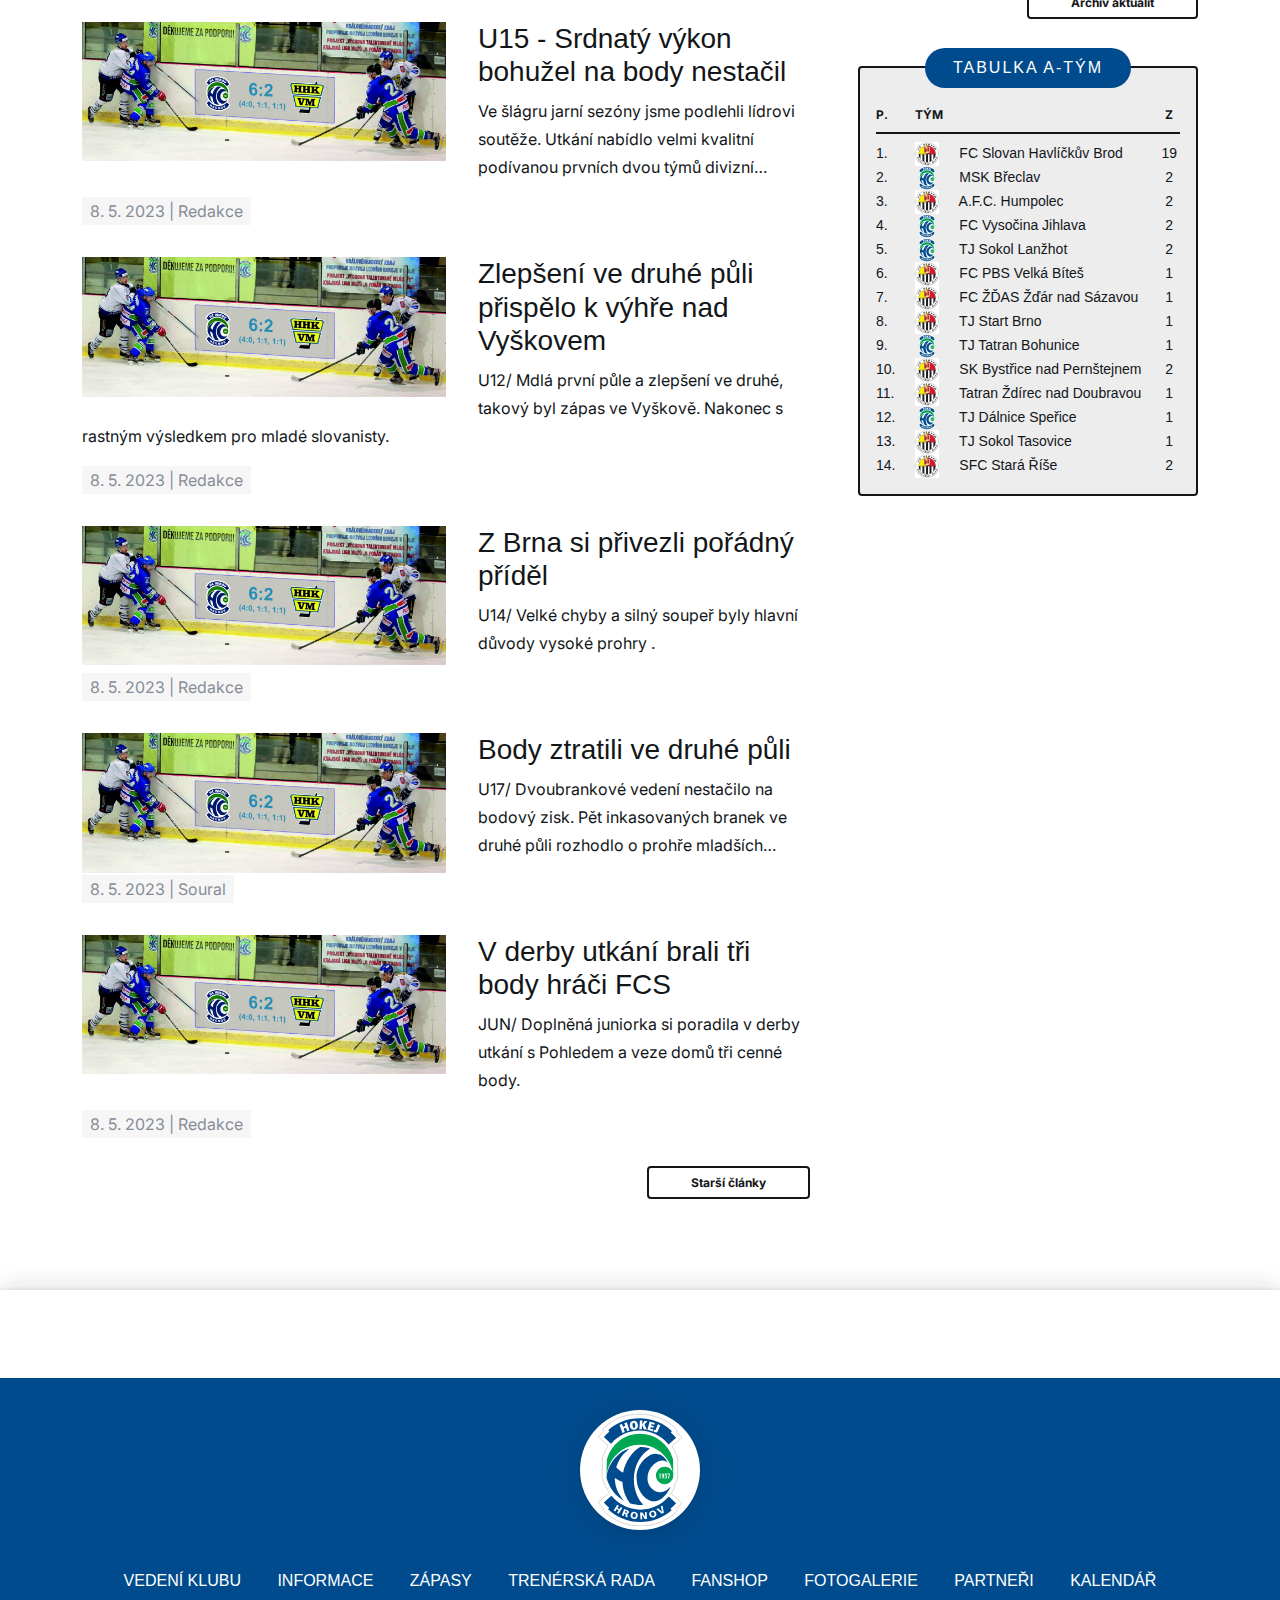
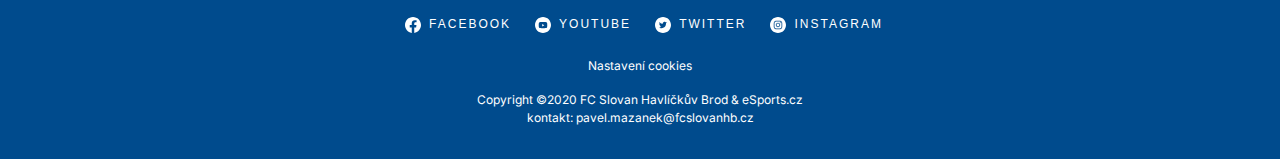
==== commit 465ea323: "add fix topstory" ====
--- a/app/index.html
+++ b/app/index.html
@@ -17,21 +17,21 @@
         <link
             rel="apple-touch-icon"
             sizes="180x180"
-            href="/apple-touch-icon.png"
+            href="/favicon/apple-touch-icon.png"
         />
         <link
             rel="icon"
             type="image/png"
             sizes="32x32"
-            href="/favicon-32x32.png"
+            href="/favicon/favicon-32x32.png"
         />
         <link
             rel="icon"
             type="image/png"
             sizes="16x16"
-            href="/favicon-16x16.png"
+            href="/favicon/favicon-16x16.png"
         />
-        <link rel="manifest" href="/site.webmanifest" />
+        <link rel="manifest" href="/favicon/site.webmanifest" />
         <meta name="msapplication-TileColor" content="#da532c" />
         <meta name="theme-color" content="#ffffff" />
     </head>
@@ -508,7 +508,7 @@
                         <div class="col-lg-8">
                             <a href="#" class="topstory-item main-item">
                                 <img
-                                    src="./images/clanek.jpg"
+                                    src="./images/clanek-top.jpeg"
                                     class="lazyload"
                                     alt=""
                                 />
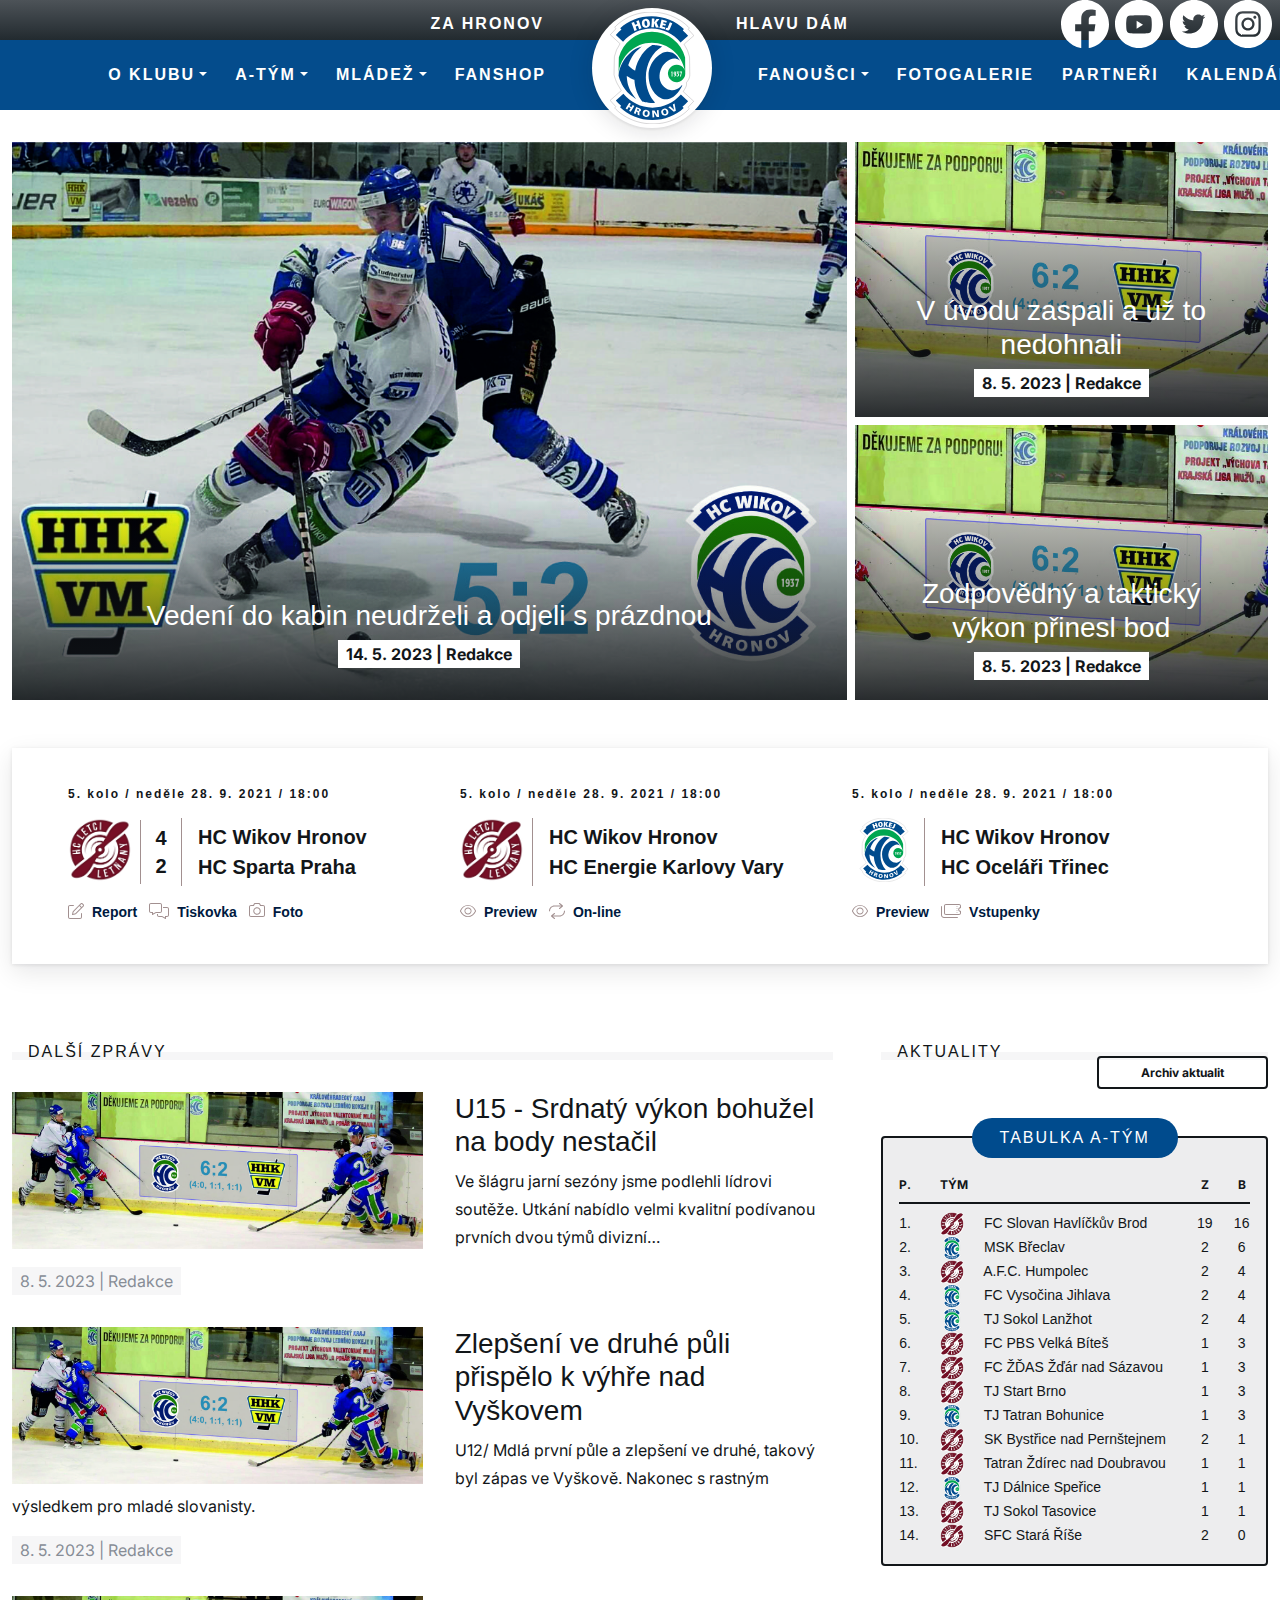
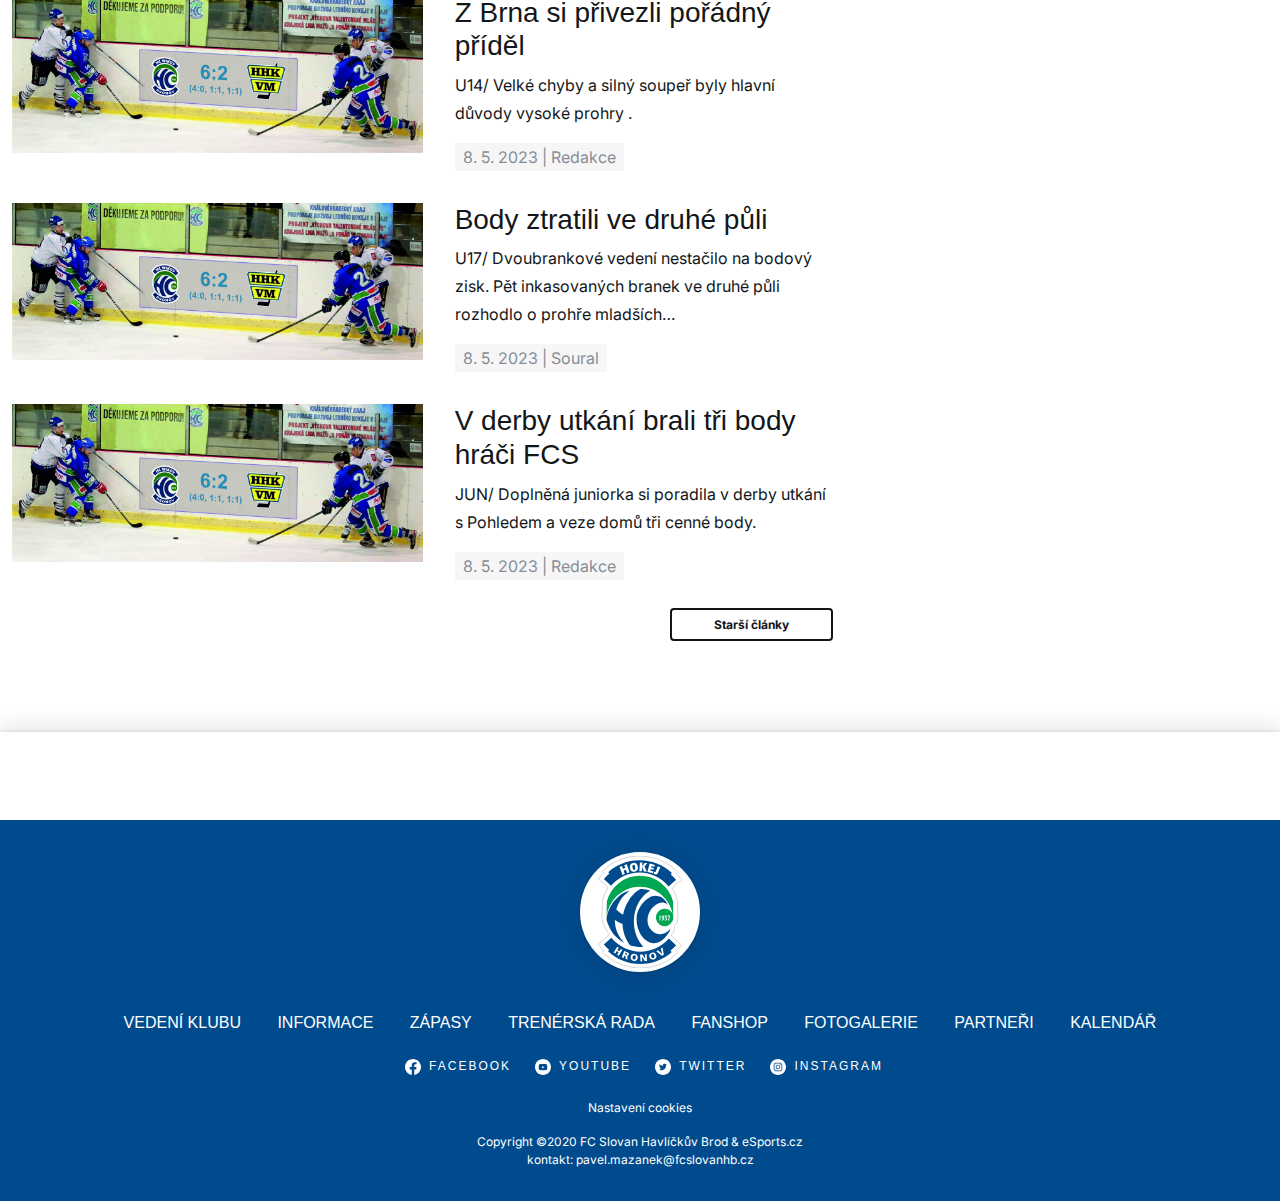
==== commit fc4b09ba: "add matches" ====
--- a/app/index.html
+++ b/app/index.html
@@ -508,7 +508,7 @@
                         <div class="col-lg-8">
                             <a href="#" class="topstory-item main-item">
                                 <img
-                                    src="./images/clanek-top.jpeg"
+                                    src="./images/clanek-top.jpg"
                                     class="lazyload"
                                     alt=""
                                 />
@@ -582,213 +582,118 @@
                 </div>
             </section>
 
-            <section class="matches-panel">
-                <div class="panel">
-                    <h2>Nejbližší zápasy</h2>
-                    <div class="row g-6">
-                        <div class="col-lg">
-                            <a href="#" class="d-block text-decoration-none">
-                                <div class="match">
-                                    MUZ
-                                    <div class="match-info">
-                                        0. kolo | 20. 5. 2023
-                                    </div>
-                                    <div class="match-league">Havl. Brod</div>
-                                    <div class="match-logos">
-                                        <span
-                                            ><img
-                                                src="./images/logo-2.png"
-                                                class="lazyload w-100 h-100"
-                                                alt=""
-                                        /></span>
-                                        <span
-                                            ><img
-                                                src="./images/logo.svg"
-                                                class="lazyload w-100 h-100"
-                                                alt=""
-                                        /></span>
-                                    </div>
-                                    <div class="match-team">
-                                        FC Slovan Havlíčkův Brod
-                                    </div>
-                                    <div class="match-team">
-                                        TJ Dálnice Speřice
-                                    </div>
-                                    <div class="match-score">10:15</div>
-                                </div>
+            <section class="zapasy">
+                <div class="zapasy__inner">
+                    <div class="zapasy__item">
+                        <div class="zapasy__date">
+                            5. kolo / neděle 28. 9. 2021 / 18:00
+                        </div>
+                        <div class="zapasy__box">
+                            <div class="zapasy__box-img">
+                                <img src="images/logo-2.png" alt="" />
+                            </div>
+                            <div class="zapasy__box-result">
+                                <span>4</span>
+                                <span>2</span>
+                            </div>
+                            <div class="zapasy__box-teams">
+                                <span class="zapas__team--long">
+                                    HC Wikov Hronov
+                                </span>
+                                <span class="zapas__team--short"> Hronov </span>
+                                <span class="zapas__team--long">
+                                    HC Sparta Praha
+                                </span>
+                                <span class="zapas__team--short"> Praha </span>
+                            </div>
+                        </div>
+                        <div class="zapasy__links">
+                            <a
+                                class="zapasy__link zapasy__link--report"
+                                href="#"
+                            >
+                                <span>Report</span>
                             </a>
-                        </div>
-                        <div class="col-lg">
-                            <a href="#" class="d-block text-decoration-none">
-                                <div class="match">
-                                    JUN
-                                    <div class="match-info">
-                                        0. kolo | 21. 5. 2023
-                                    </div>
-                                    <div class="match-league">Humpolec</div>
-                                    <div class="match-logos">
-                                        <span
-                                            ><img
-                                                src="./images/logo-2.png"
-                                                class="lazyload w-100 h-100"
-                                                alt=""
-                                        /></span>
-                                        <span
-                                            ><img
-                                                src="./images/logo.svg"
-                                                class="lazyload w-100 h-100"
-                                                alt=""
-                                        /></span>
-                                    </div>
-                                    <div class="match-team">
-                                        A.F.C. Humpolec
-                                    </div>
-                                    <div class="match-team">
-                                        FC Slovan Havlíčkův Brod
-                                    </div>
-                                    <div class="match-score">14:00</div>
-                                </div>
+                            <a
+                                class="zapasy__link zapasy__link--tiskovka"
+                                href="#"
+                            >
+                                Tiskovka
                             </a>
-                        </div>
-                        <div class="col-lg">
-                            <a href="#" class="d-block text-decoration-none">
-                                <div class="match">
-                                    U19
-                                    <div class="match-info">
-                                        0. kolo | 21. 5. 2023
-                                    </div>
-                                    <div class="match-league">Havl. Brod</div>
-                                    <div class="match-logos">
-                                        <span
-                                            ><img
-                                                src="./images/logo-2.png"
-                                                class="lazyload w-100 h-100"
-                                                alt=""
-                                        /></span>
-                                        <span
-                                            ><img
-                                                src="./images/logo.svg"
-                                                class="lazyload w-100 h-100"
-                                                alt=""
-                                        /></span>
-                                    </div>
-                                    <div class="match-team">
-                                        FC Slovan Havlíčkův Brod
-                                    </div>
-                                    <div class="match-team">MFK Vyškov</div>
-                                    <div class="match-score">10:00</div>
-                                </div>
+                            <a class="zapasy__link zapasy__link--foto" href="#">
+                                <span>Foto</span>
                             </a>
                         </div>
                     </div>
-                </div>
-            </section>
-
-            <section class="matches-panel">
-                <div class="panel">
-                    <h2>Odehrané zápasy</h2>
-                    <div class="row g-6">
-                        <div class="col-lg">
-                            <a href="#" class="d-block text-decoration-none">
-                                <div class="match">
-                                    MUZ
-                                    <div class="match-info">
-                                        0. kolo | 12. 5. 2023
-                                    </div>
-                                    <div class="match-league">
-                                        Žďár nad Sázavou
-                                    </div>
-                                    <div class="match-logos">
-                                        <span
-                                            ><img
-                                                src="./images/logo-2.png"
-                                                class="lazyload w-100 h-100"
-                                                alt=""
-                                        /></span>
-                                        <span
-                                            ><img
-                                                src="./images/logo.svg"
-                                                class="lazyload w-100 h-100"
-                                                alt=""
-                                        /></span>
-                                    </div>
-                                    <div class="match-team">
-                                        FC ŽĎAS Žďár nad Sázavou
-                                    </div>
-                                    <div class="match-team">
-                                        FC Slovan Havlíčkův Brod
-                                    </div>
-                                    <div class="match-score text-danger">
-                                        3:1
-                                    </div>
-                                    <div style="line-height: 1">(1:1)</div>
-                                </div>
+                    <div class="zapasy__item">
+                        <div class="zapasy__date">
+                            5. kolo / neděle 28. 9. 2021 / 18:00
+                        </div>
+                        <div class="zapasy__box">
+                            <div class="zapasy__box-img">
+                                <img src="images/logo-2.png" alt="" />
+                            </div>
+                            <div class="zapasy__box-teams">
+                                <span class="zapas__team--long">
+                                    HC Wikov Hronov
+                                </span>
+                                <span class="zapas__team--short"> Hronov </span>
+                                <span class="zapas__team--long">
+                                    HC Energie Karlovy Vary
+                                </span>
+                                <span class="zapas__team--short">
+                                    Karlovy Vary
+                                </span>
+                            </div>
+                        </div>
+                        <div class="zapasy__links">
+                            <a
+                                class="zapasy__link zapasy__link--preview"
+                                href="#"
+                            >
+                                <span>Preview</span>
                             </a>
-                        </div>
-                        <div class="col-lg">
-                            <a href="#" class="d-block text-decoration-none">
-                                <div class="match">
-                                    JUN
-                                    <div class="match-info">
-                                        0. kolo | 7. 5. 2023
-                                    </div>
-                                    <div class="match-league">Pohled</div>
-                                    <div class="match-logos">
-                                        <span
-                                            ><img
-                                                src="./images/logo-2.png"
-                                                class="lazyload w-100 h-100"
-                                                alt=""
-                                        /></span>
-                                        <span
-                                            ><img
-                                                src="./images/logo.svg"
-                                                class="lazyload w-100 h-100"
-                                                alt=""
-                                        /></span>
-                                    </div>
-                                    <div class="match-team">Sokol Pohled</div>
-                                    <div class="match-team">
-                                        FC Slovan Havlíčkův Brod
-                                    </div>
-                                    <div class="match-score text-success">
-                                        3:5
-                                    </div>
-                                    <div style="line-height: 1">(2:3)</div>
-                                </div>
+                            <a
+                                class="zapasy__link zapasy__link--online"
+                                href="#"
+                            >
+                                <span>On-line</span>
                             </a>
                         </div>
-                        <div class="col-lg">
-                            <a href="#" class="d-block text-decoration-none">
-                                <div class="match">
-                                    U19
-                                    <div class="match-info">
-                                        0. kolo | 6. 5. 2023
-                                    </div>
-                                    <div class="match-league">Havl. Brod</div>
-                                    <div class="match-logos">
-                                        <span
-                                            ><img
-                                                src="./images/logo-2.png"
-                                                class="lazyload w-100 h-100"
-                                                alt=""
-                                        /></span>
-                                        <span
-                                            ><img
-                                                src="./images/logo.svg"
-                                                class="lazyload w-100 h-100"
-                                                alt=""
-                                        /></span>
-                                    </div>
-                                    <div class="match-team">
-                                        FC Slovan Havlíčkův Brod
-                                    </div>
-                                    <div class="match-team">FC Sparta Brno</div>
-                                    <div class="match-score text-secondary">
-                                        0:0
-                                    </div>
-                                    <div style="line-height: 1">(0:0)</div>
-                                </div>
+                    </div>
+                    <div class="zapasy__item">
+                        <div class="zapasy__date">
+                            5. kolo / neděle 28. 9. 2021 / 18:00
+                        </div>
+                        <div class="zapasy__box">
+                            <div class="zapasy__box-img">
+                                <img src="images/logo.svg" alt="" />
+                            </div>
+                            <div class="zapasy__box-teams">
+                                <span class="zapas__team--long">
+                                    HC Wikov Hronov
+                                </span>
+                                <span class="zapas__team--short"> Hronov </span>
+                                <span class="zapas__team--long">
+                                    HC Oceláři Třinec
+                                </span>
+                                <span class="zapas__team--short">
+                                    Oceláři Třinec
+                                </span>
+                            </div>
+                        </div>
+                        <div class="zapasy__links">
+                            <a
+                                class="zapasy__link zapasy__link--preview"
+                                href="#"
+                            >
+                                <span>Preview</span>
+                            </a>
+                            <a
+                                class="zapasy__link zapasy__link--tikets"
+                                href="#"
+                            >
+                                <span>Vstupenky</span>
                             </a>
                         </div>
                     </div>
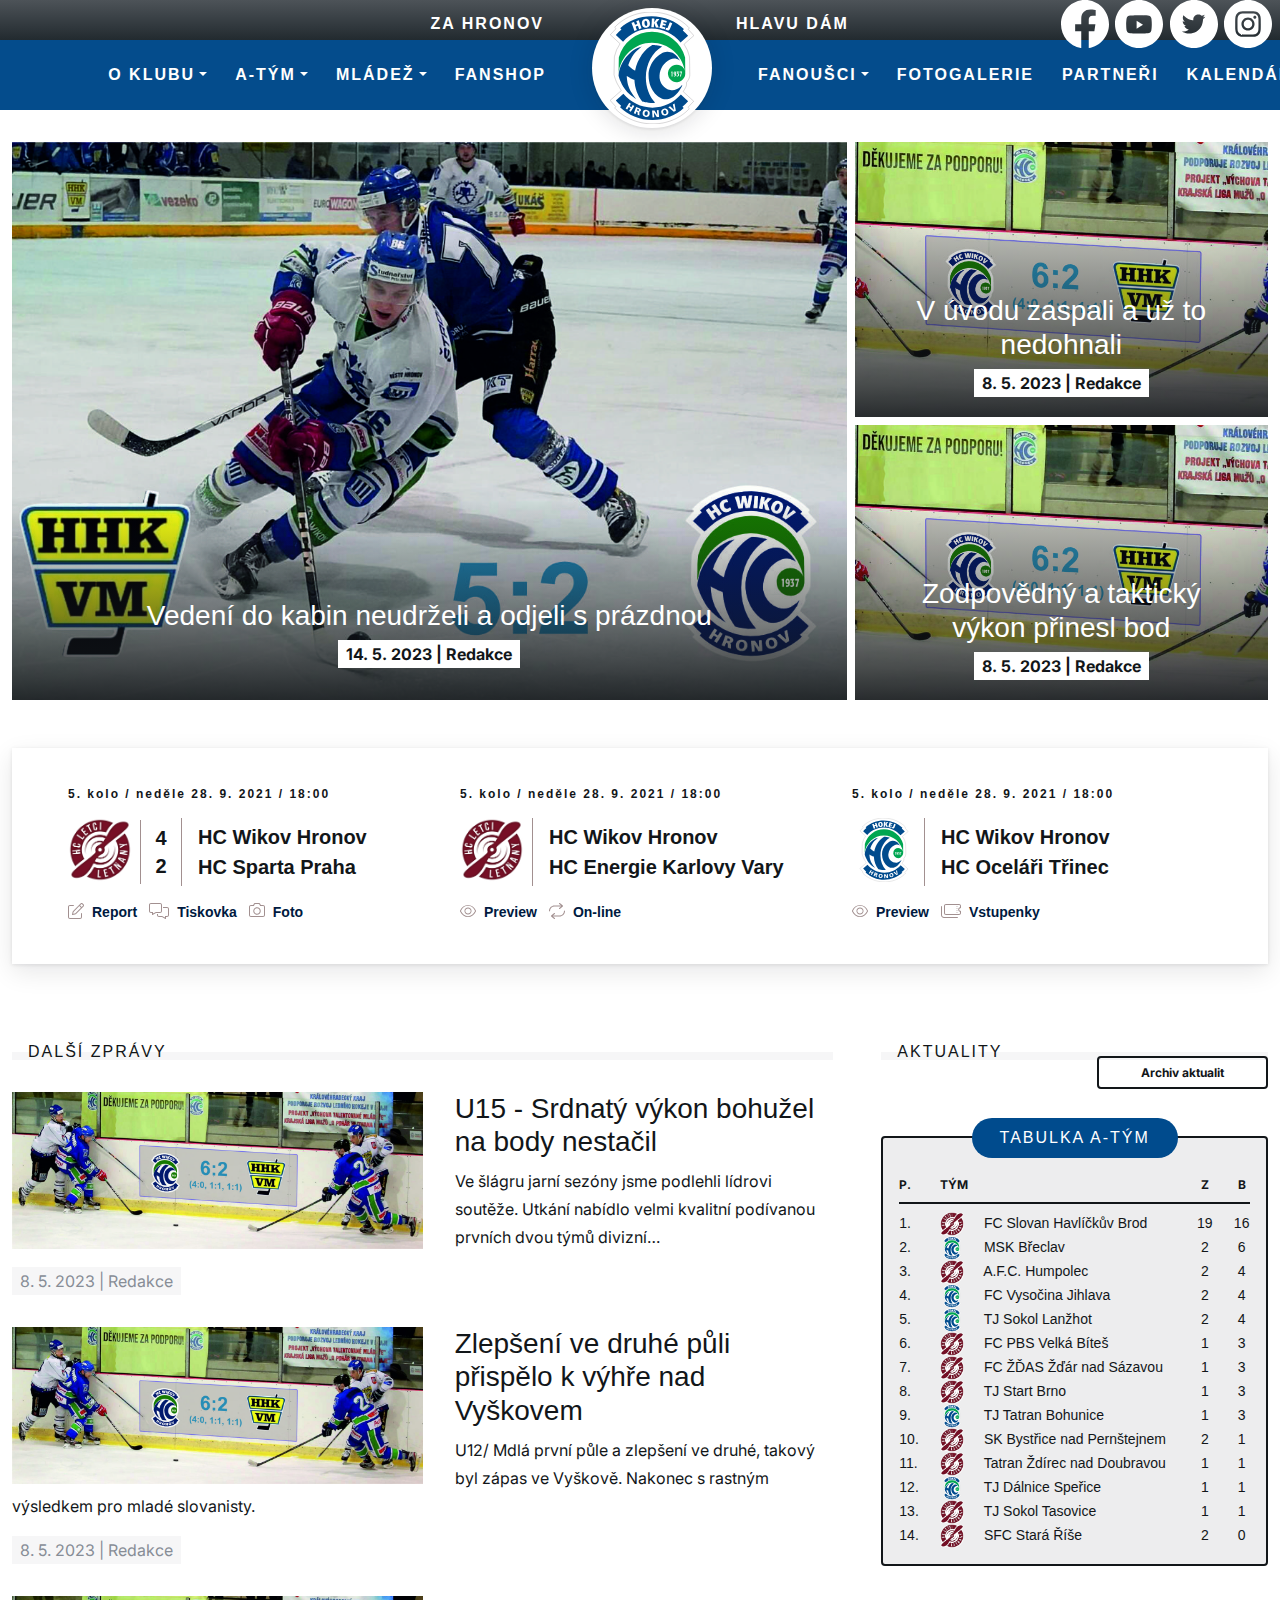
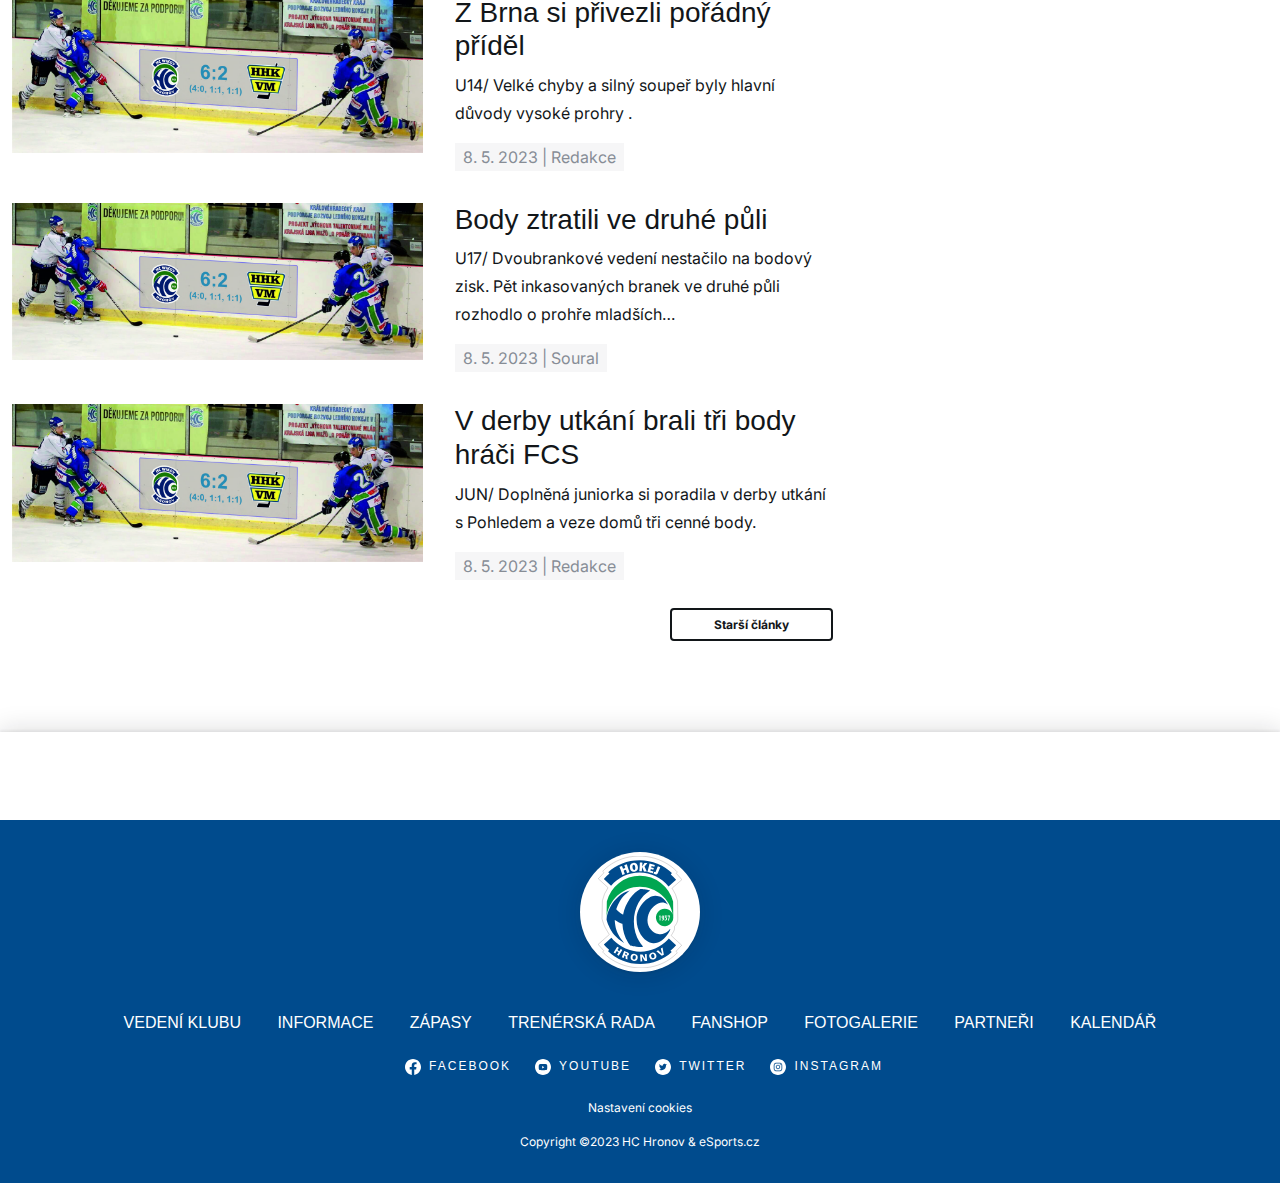
==== commit 8d8b9ff7: "add matches" ====
--- a/app/index.html
+++ b/app/index.html
@@ -1253,14 +1253,9 @@
                             >Nastavení cookies</a
                         >
                     </p>
-                    Copyright ©2020 FC Slovan Havlíčkův Brod &
+                    Copyright ©2023 HC Hronov &
                     <a href="https://esportsmedia.cz/" target="_blank"
                         >eSports.cz</a
-                    >
-                    <br />
-                    kontakt:
-                    <a href="mailto:pavel.mazanek@fcslovanhb.cz"
-                        >pavel.mazanek@fcslovanhb.cz</a
                     >
                 </div>
             </div>
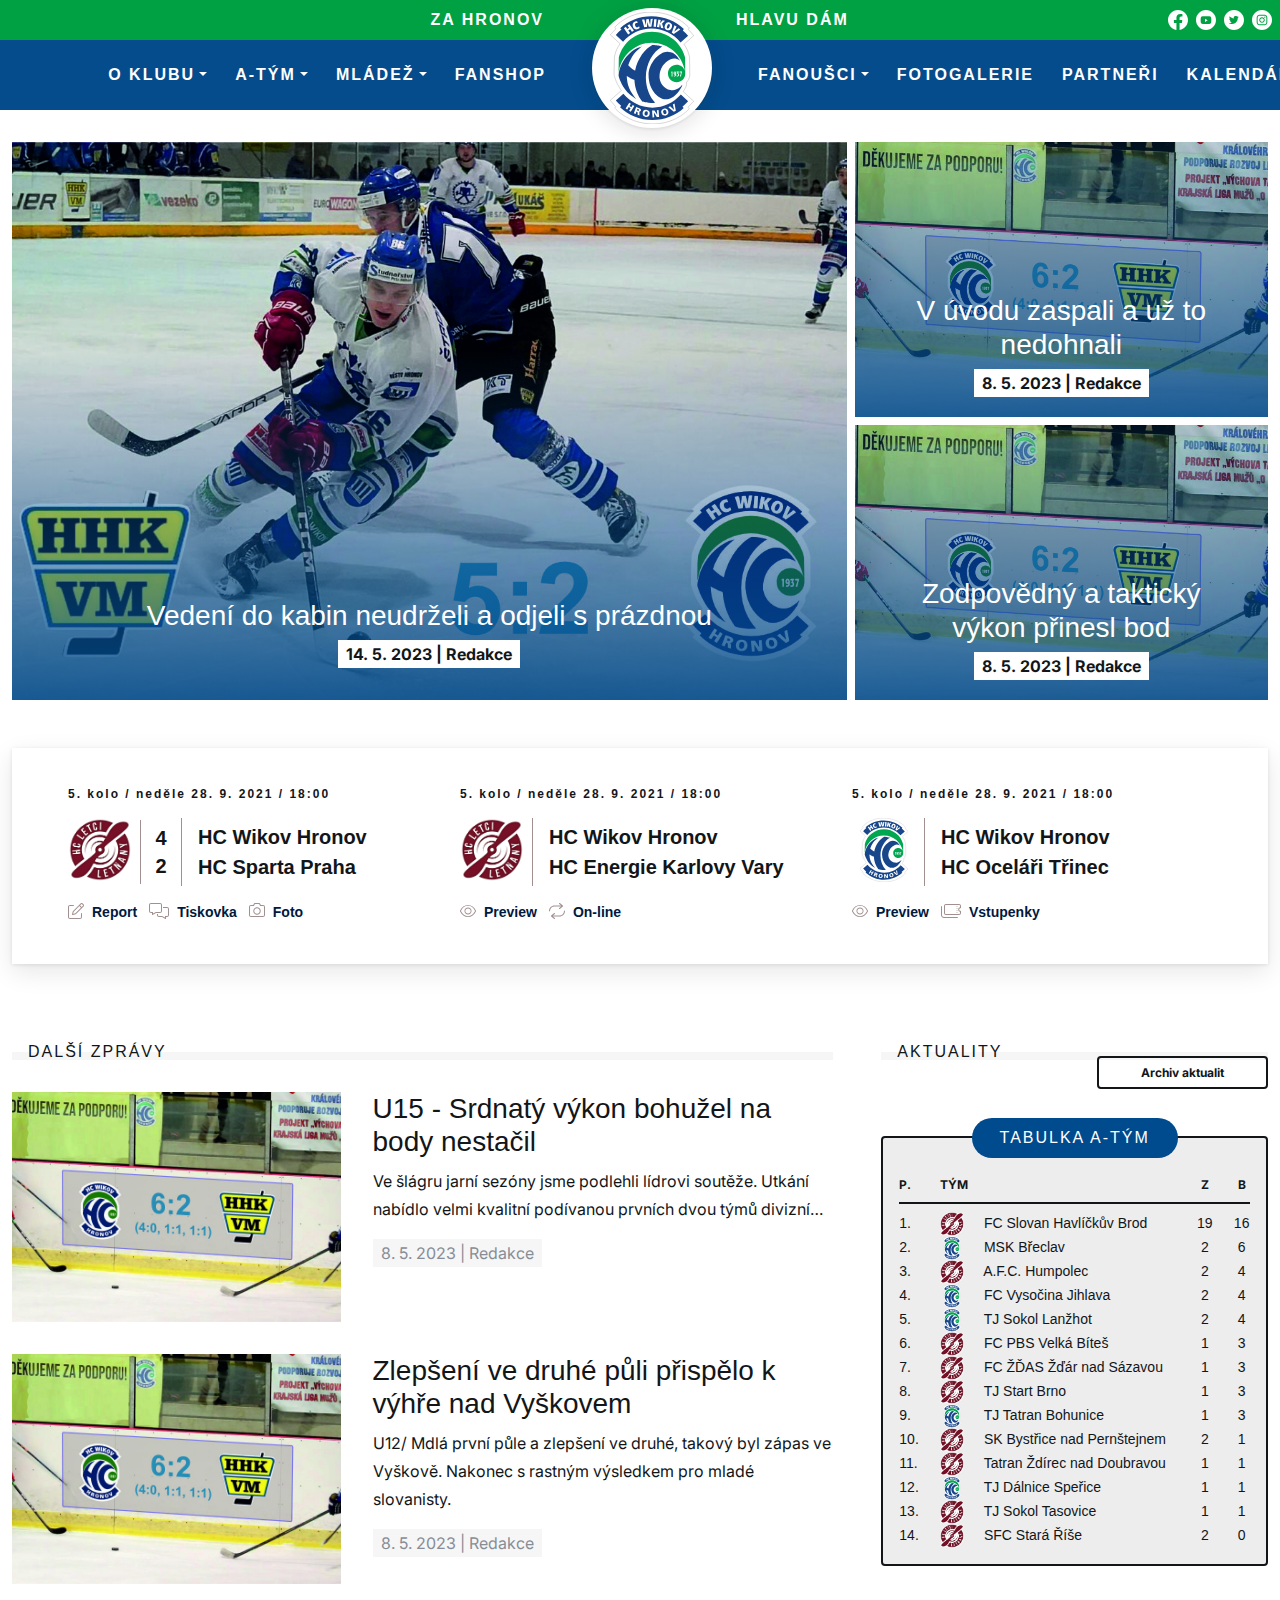
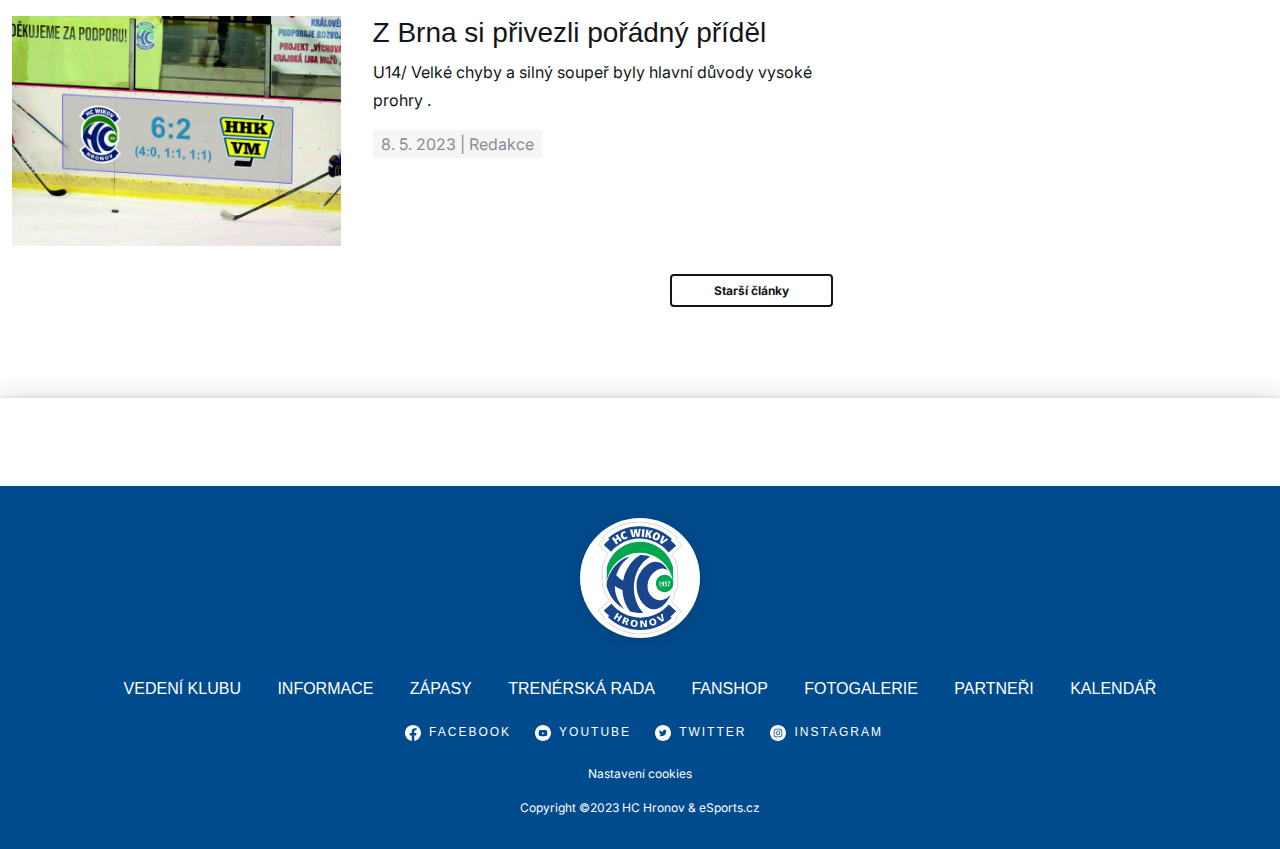
==== commit f22385c7: "add fix topstory" ====
--- a/app/index.html
+++ b/app/index.html
@@ -237,24 +237,38 @@
                 </nav>
             </div>
             <div class="space d-none d-lg-flex row g-0 align-items-center">
-                <div class="col-6 d-flex align-items-center pe-5">
-                    <div class="pe-5 ms-auto">Za Hronov</div>
-                </div>
-                <div class="col-6 d-flex align-items-center pe-2 ps-5">
-                    <div class="ps-5">hlavu dám</div>
-                    <div class="ms-auto">
-                        <a href="#" target="_blank"
-                            ><img src="./images/facebook.svg" alt="Facebook"
-                        /></a>
-                        <a href="#" target="_blank"
-                            ><img src="./images/youtube.svg" alt="Youtube"
-                        /></a>
-                        <a href="https://twitter.com/FcBrod" target="_blank"
-                            ><img src="./images/twitter.svg" alt="Twitter"
-                        /></a>
-                        <a href="#" target="_blank"
-                            ><img src="./images/instagram.svg" alt="Instagram"
-                        /></a>
+                <div class="container">
+                    <div class="d-flex">
+                        <div class="col-6 d-flex align-items-center pe-5">
+                            <div class="pe-5 ms-auto">Za Hronov</div>
+                        </div>
+                        <div class="col-6 d-flex align-items-center pe-2 ps-5">
+                            <div class="ps-5">hlavu dám</div>
+                            <div class="ms-auto social-header">
+                                <a href="#" target="_blank"
+                                    ><img
+                                        src="./images/facebook.svg"
+                                        alt="Facebook"
+                                /></a>
+                                <a href="#" target="_blank"
+                                    ><img
+                                        src="./images/youtube.svg"
+                                        alt="Youtube"
+                                /></a>
+                                <a
+                                    href="https://twitter.com/FcBrod"
+                                    target="_blank"
+                                    ><img
+                                        src="./images/twitter.svg"
+                                        alt="Twitter"
+                                /></a>
+                                <a href="#" target="_blank"
+                                    ><img
+                                        src="./images/instagram.svg"
+                                        alt="Instagram"
+                                /></a>
+                            </div>
+                        </div>
                     </div>
                 </div>
             </div>
@@ -763,45 +777,6 @@
                             <p>
                                 U14/ Velké chyby a silný soupeř byly hlavní
                                 důvody vysoké prohry .
-                            </p>
-                            <div class="article-info">8. 5. 2023 | Redakce</div>
-                        </article>
-                        <article class="article">
-                            <a href="#">
-                                <img
-                                    src="./images/clanek.jpg"
-                                    class="lazyload"
-                                    alt=""
-                                />
-                            </a>
-                            <h3>
-                                <a href="#" class="text-decoration-none"
-                                    >Body ztratili ve druhé půli</a
-                                >
-                            </h3>
-                            <p>
-                                U17/ Dvoubrankové vedení nestačilo na bodový
-                                zisk. Pět inkasovaných branek ve druhé půli
-                                rozhodlo o prohře mladších…
-                            </p>
-                            <div class="article-info">8. 5. 2023 | Soural</div>
-                        </article>
-                        <article class="article">
-                            <a href="#">
-                                <img
-                                    src="./images/clanek.jpg"
-                                    class="lazyload"
-                                    alt=""
-                                />
-                            </a>
-                            <h3>
-                                <a href="#" class="text-decoration-none"
-                                    >V derby utkání brali tři body hráči FCS</a
-                                >
-                            </h3>
-                            <p>
-                                JUN/ Doplněná juniorka si poradila v derby
-                                utkání s Pohledem a veze domů tři cenné body.
                             </p>
                             <div class="article-info">8. 5. 2023 | Redakce</div>
                         </article>
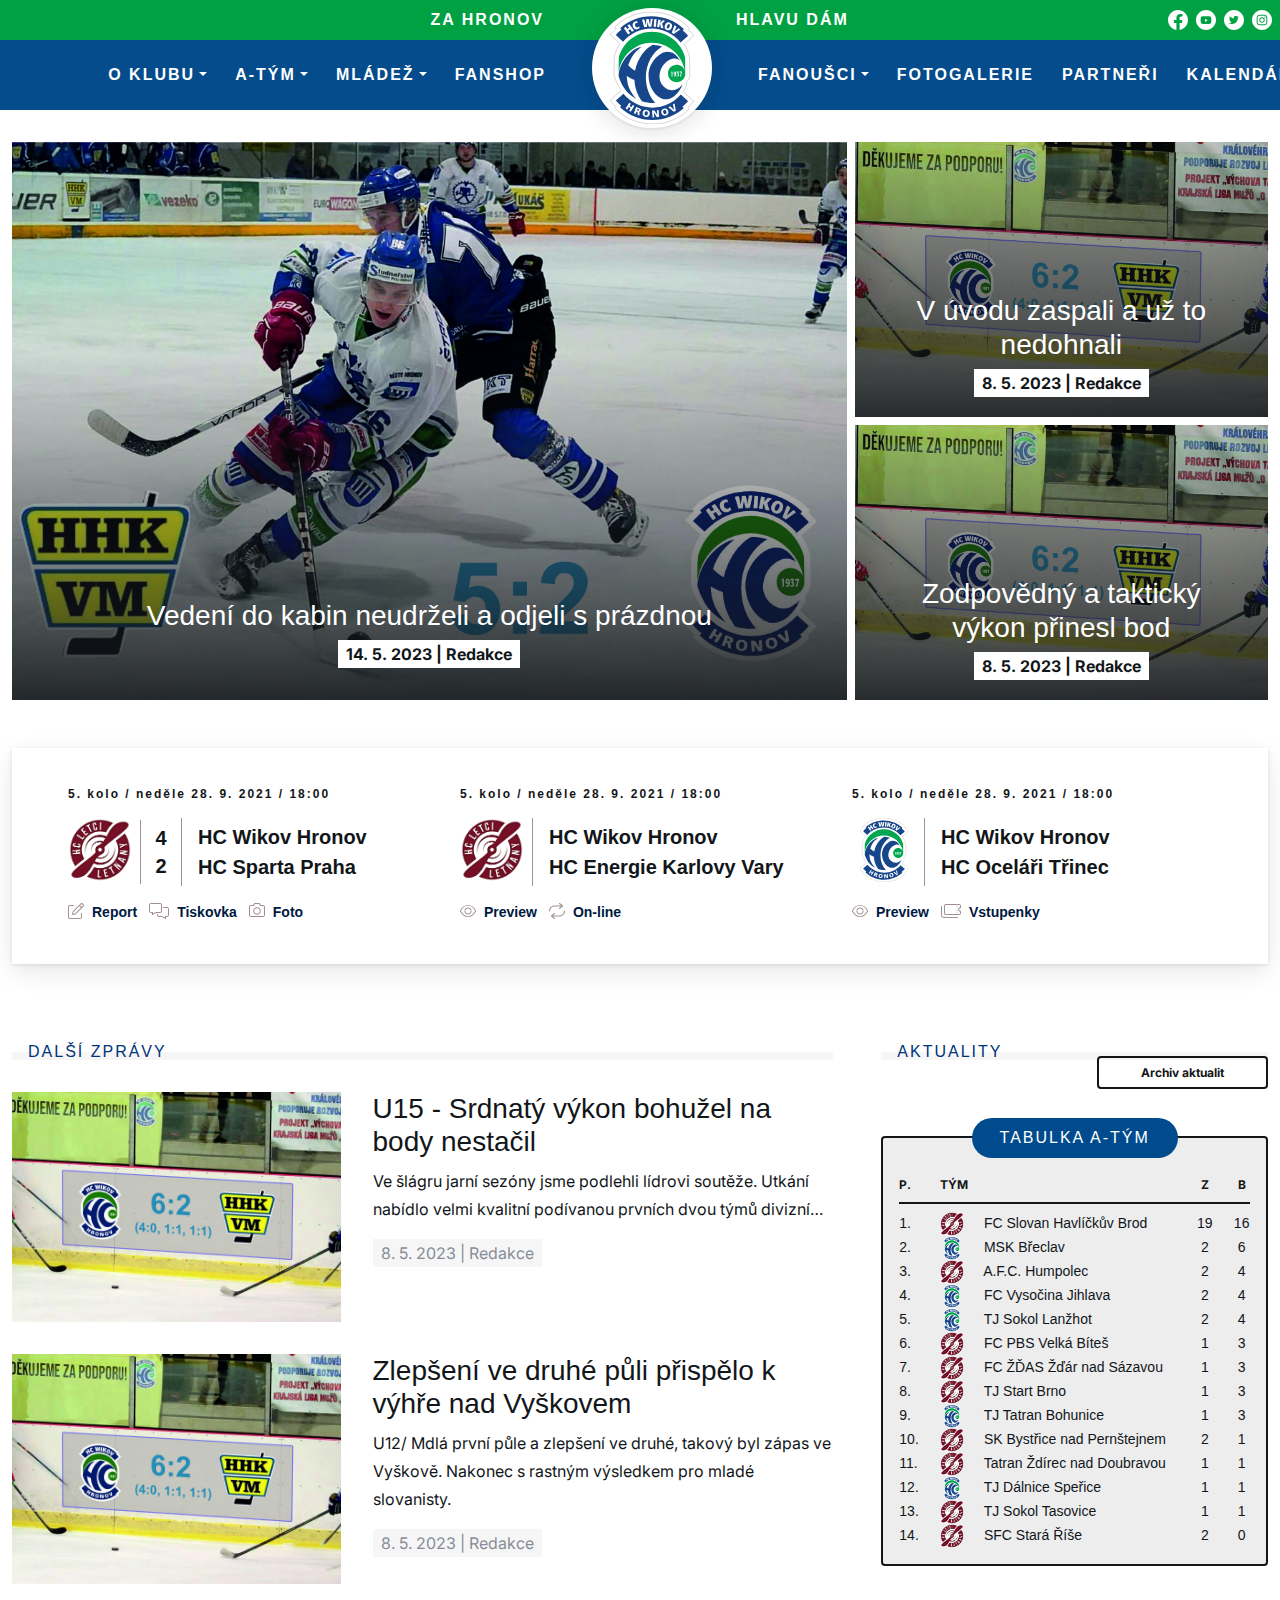
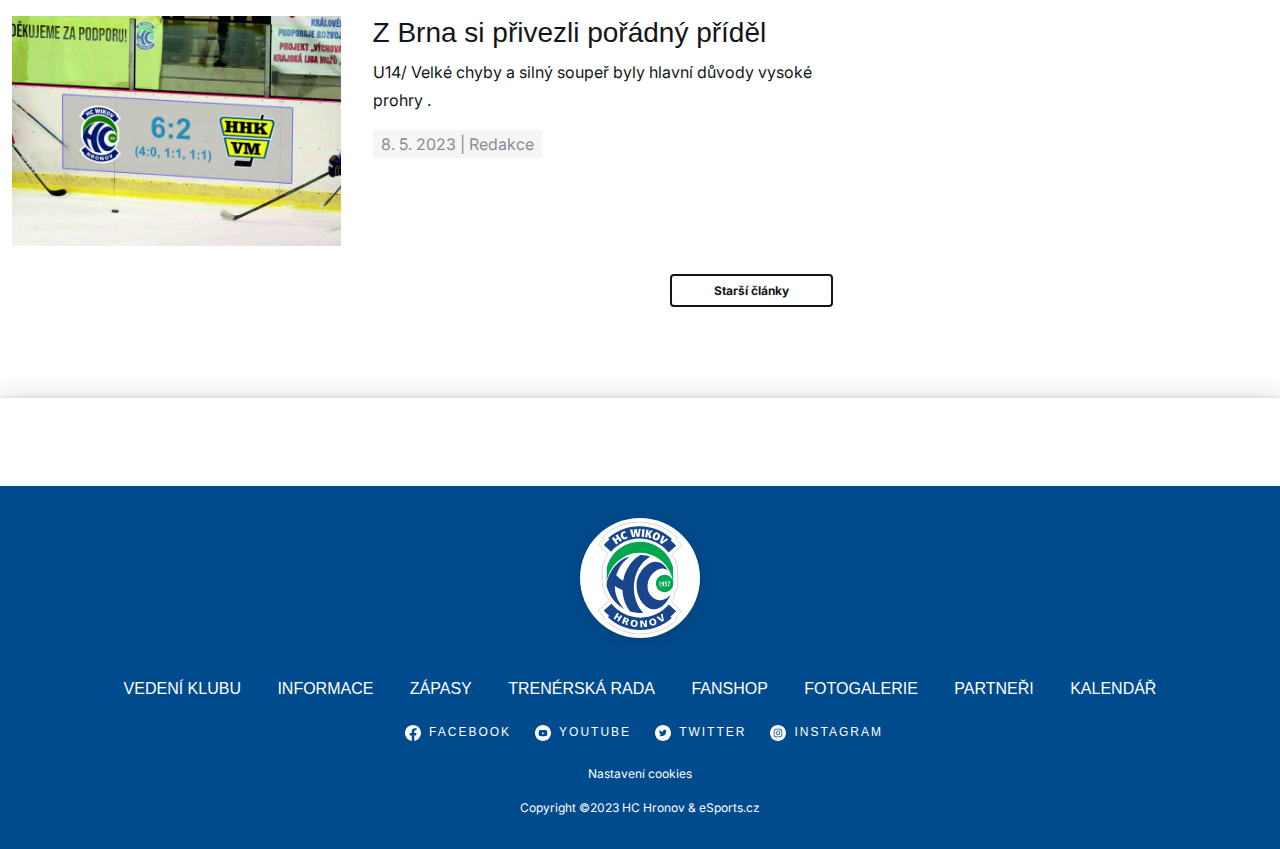
==== commit 03c03ce1: "add fix" ====
--- a/app/index.html
+++ b/app/index.html
@@ -34,6 +34,28 @@
         <link rel="manifest" href="/favicon/site.webmanifest" />
         <meta name="msapplication-TileColor" content="#da532c" />
         <meta name="theme-color" content="#ffffff" />
+        <script type="text/javascript">
+            $(document).ready(function () {
+                var nav = $(".sidebar nav");
+                var overlay = $(".overlay");
+                var button = $(".sidebar-button");
+                button.on("click", function () {
+                    nav.toggle();
+                    nav.toggleClass("onscreen");
+                    overlay.toggleClass("active");
+                    button.attr(
+                        "aria-expanded",
+                        button.attr("aria-expanded") === "true"
+                            ? "false"
+                            : "true"
+                    );
+                });
+                $("table").wrap('<div class="table-responsive"></div>');
+                $(".js-select").on("change", function () {
+                    location.href = $(this).val();
+                });
+            });
+        </script>
     </head>
     <body>
         <header>
@@ -1239,6 +1261,7 @@
         <div class="overlay d-lg-none"></div>
 
         <script src="https://ajax.googleapis.com/ajax/libs/jquery/3.4.1/jquery.min.js"></script>
+        <script src="js/bootstrap.bundle.min.js"></script>
         <script src="js/main.js"></script>
         <script type="text/javascript">
             $(document).ready(function () {
